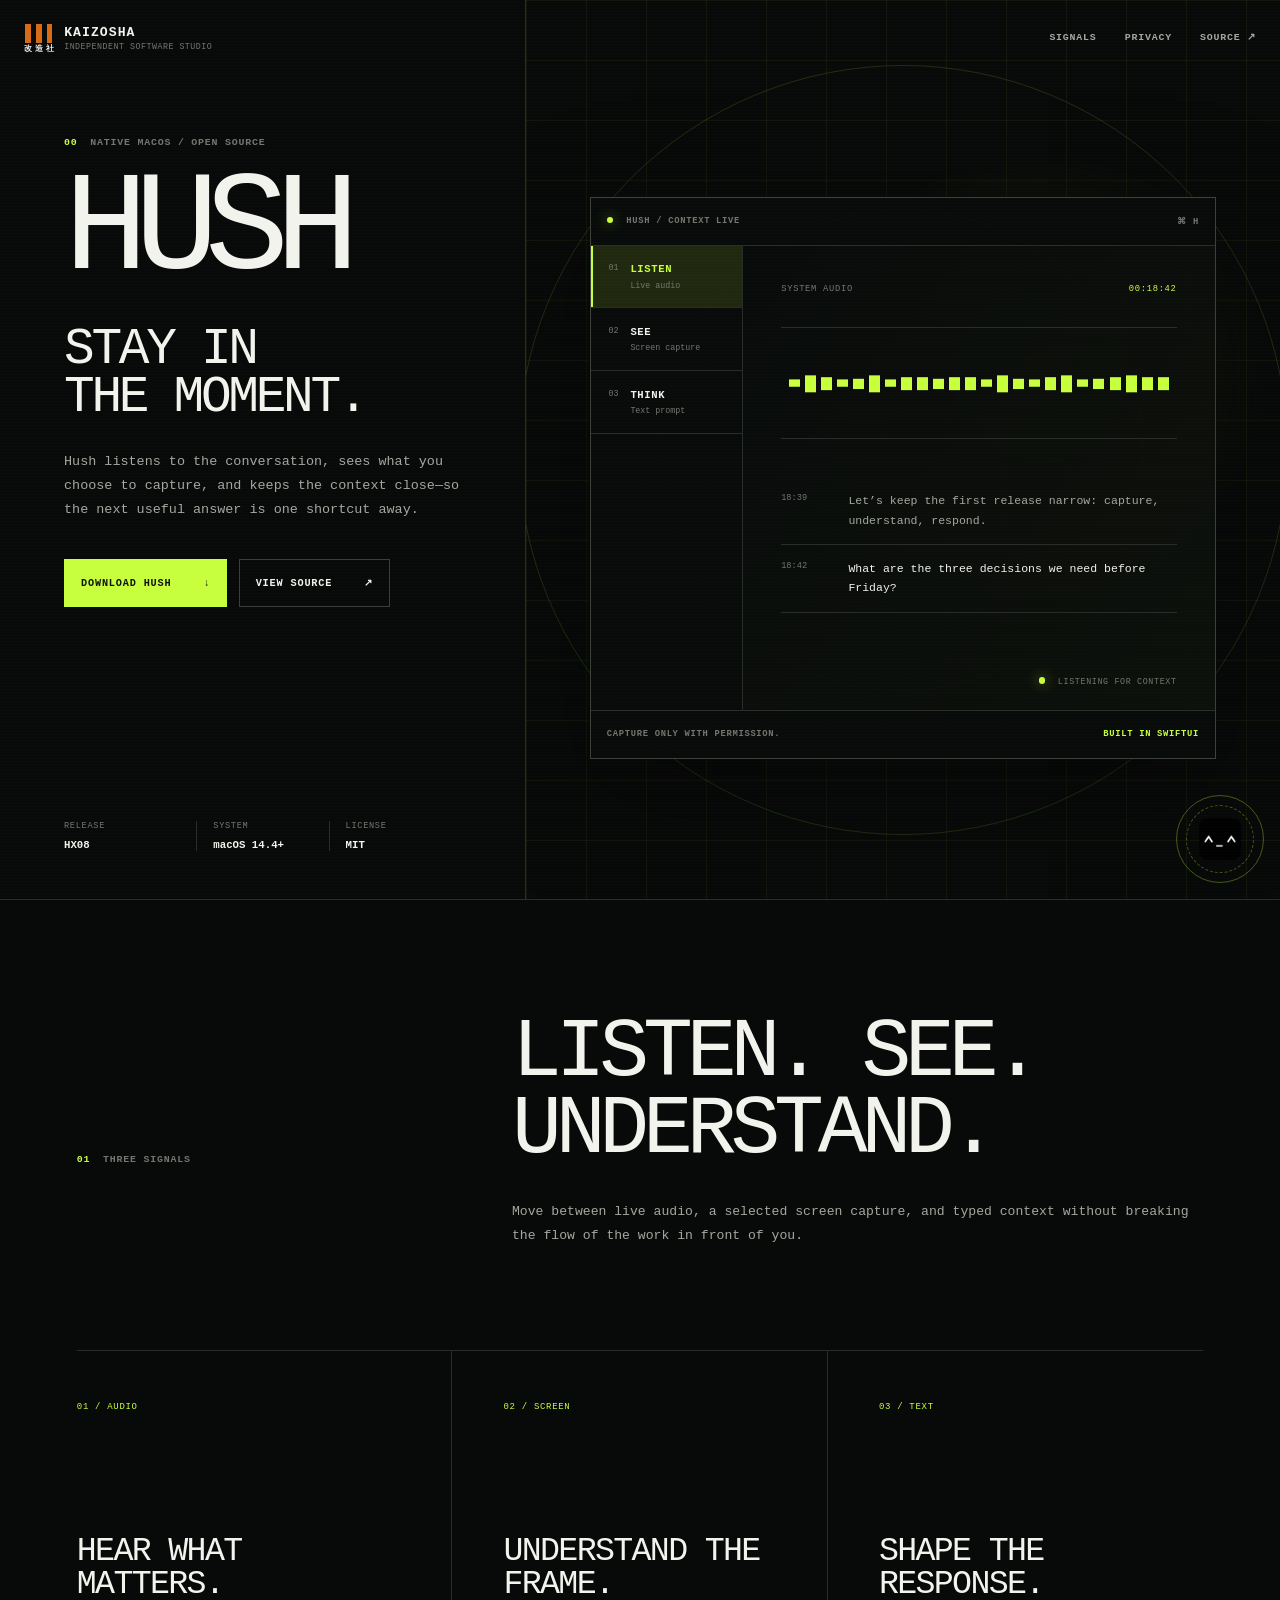
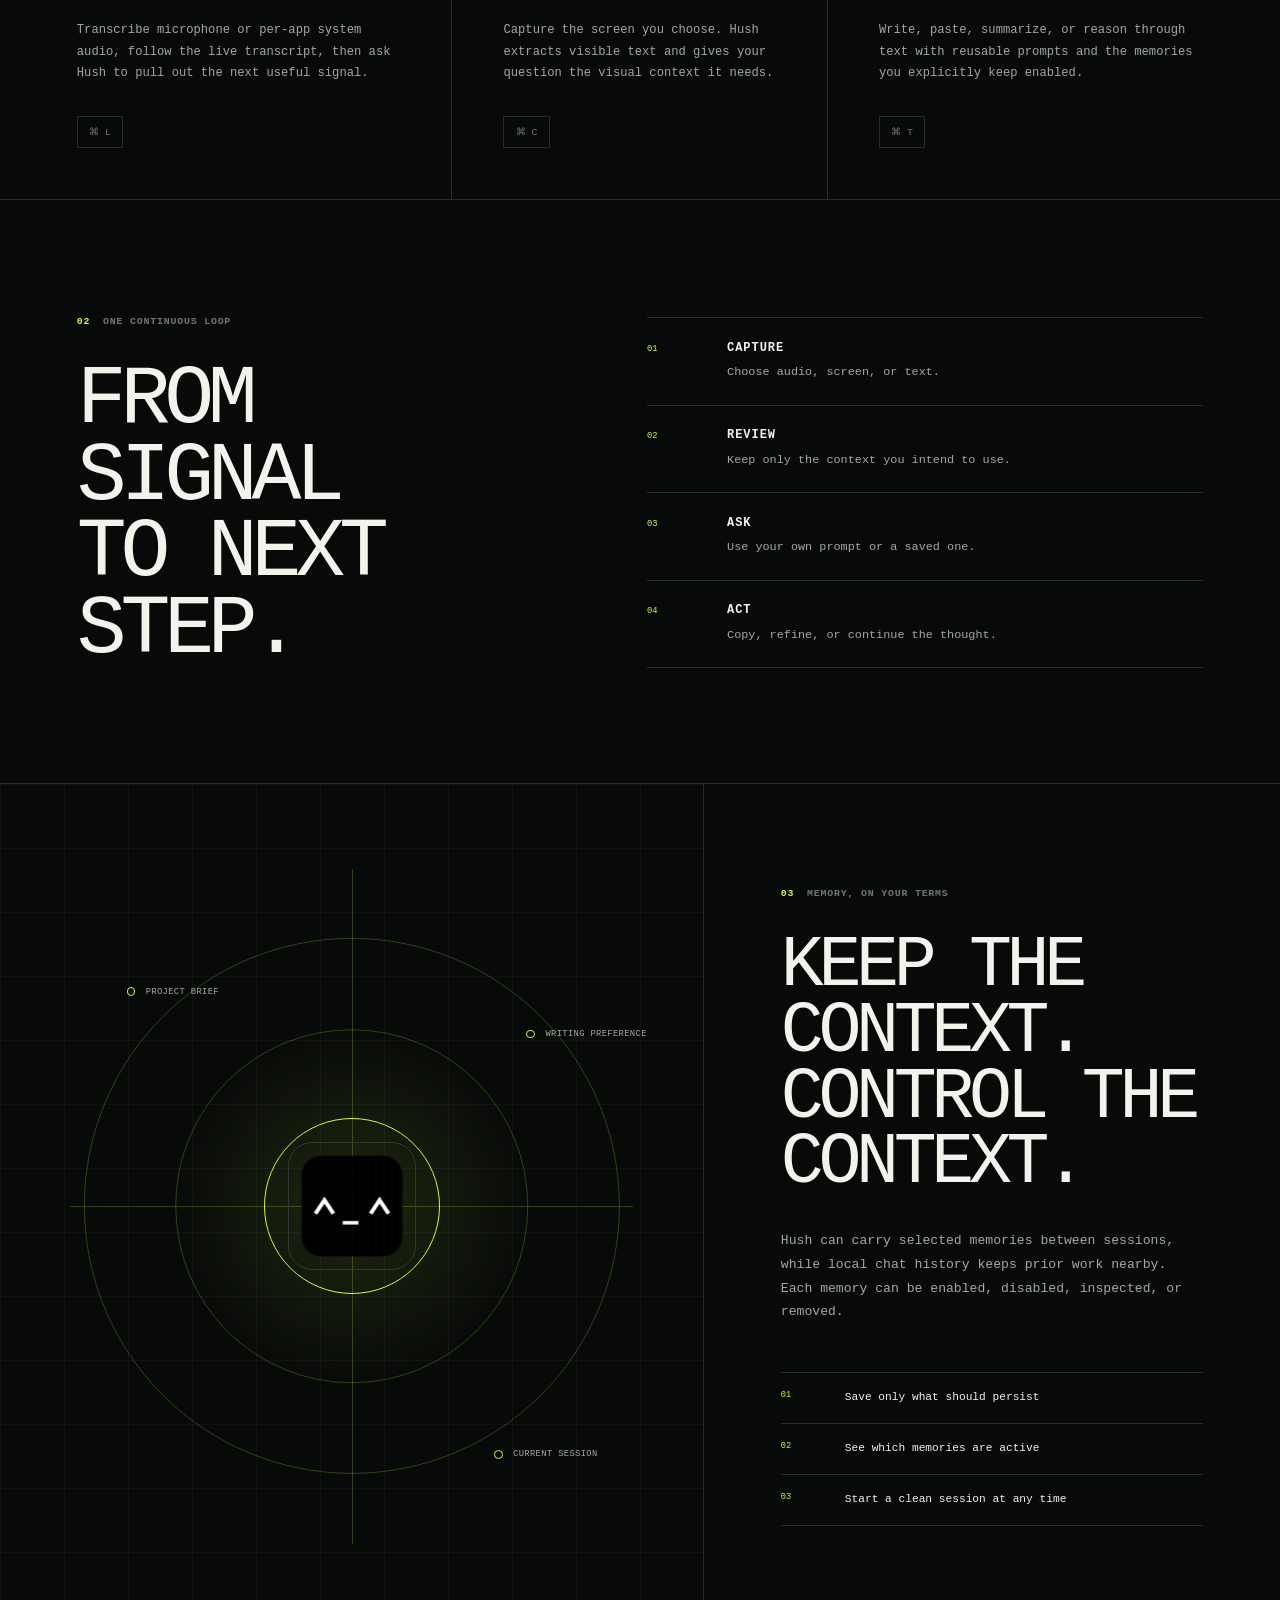
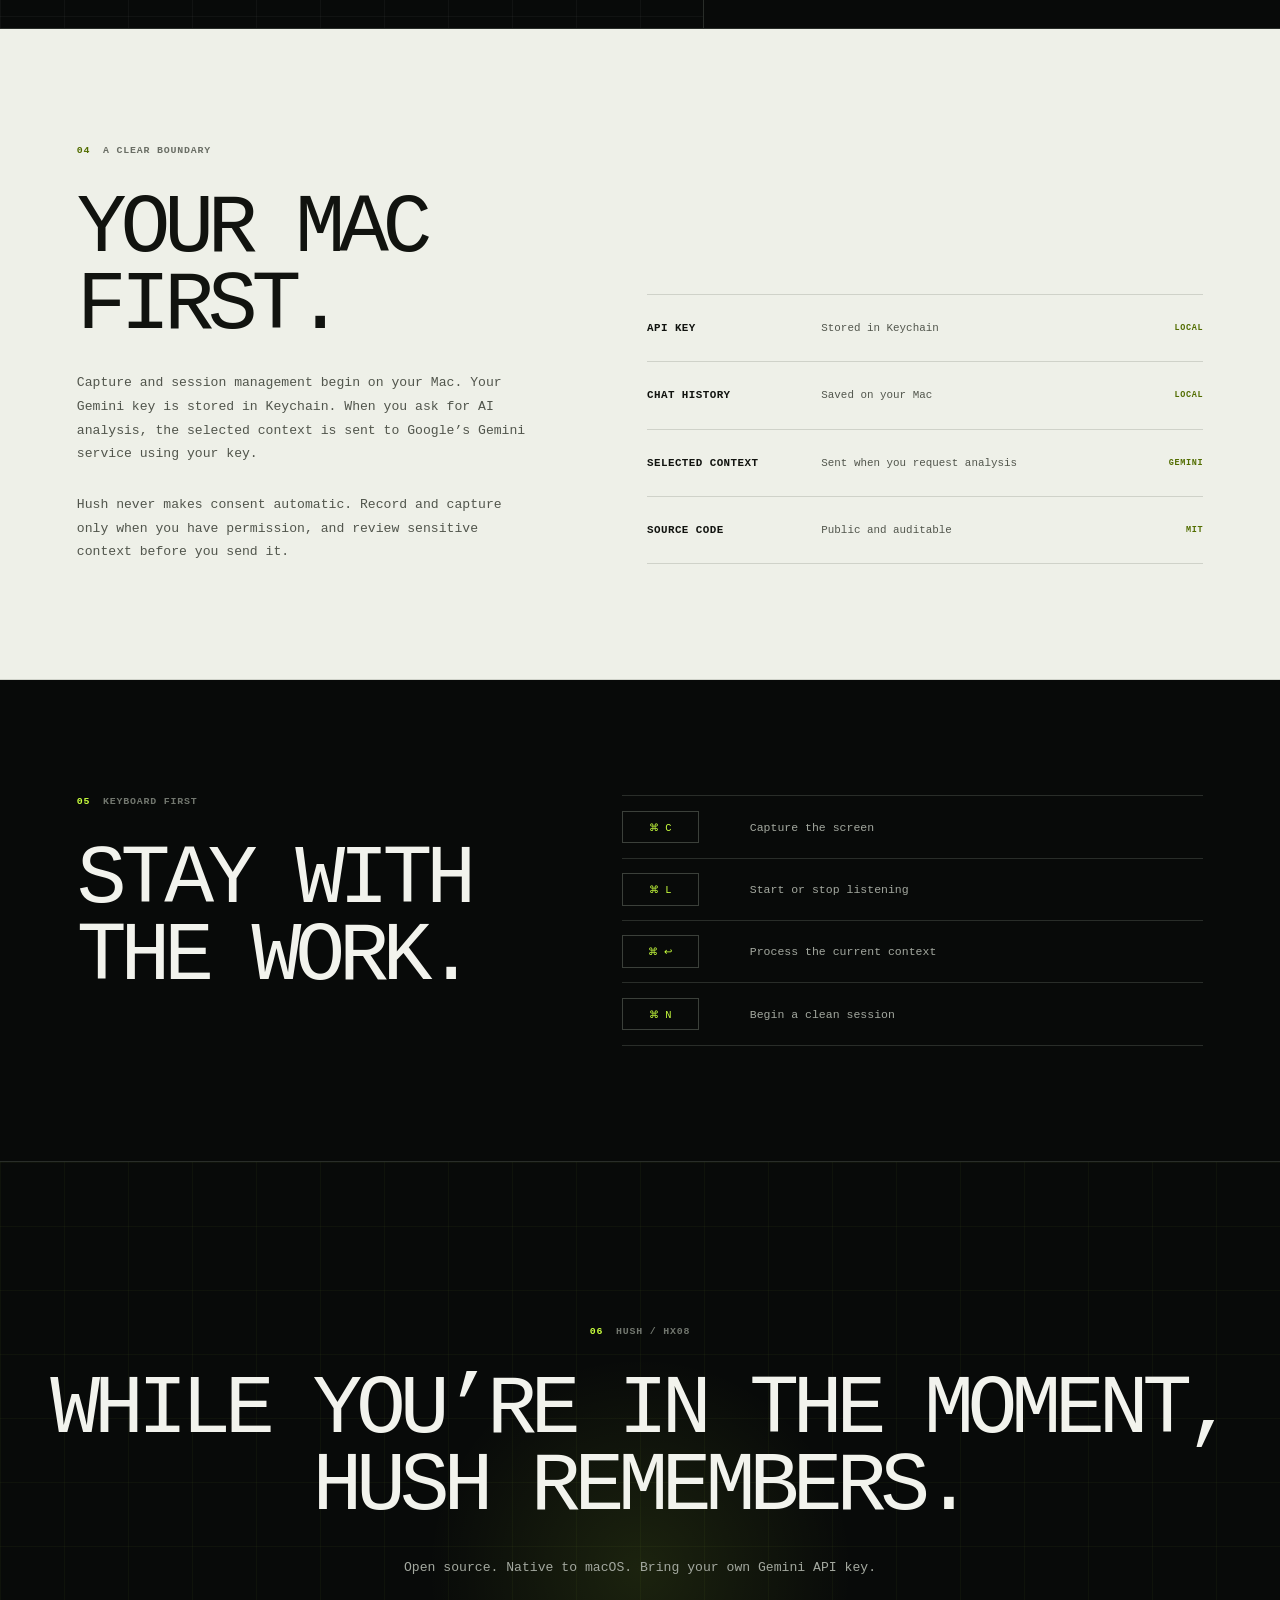
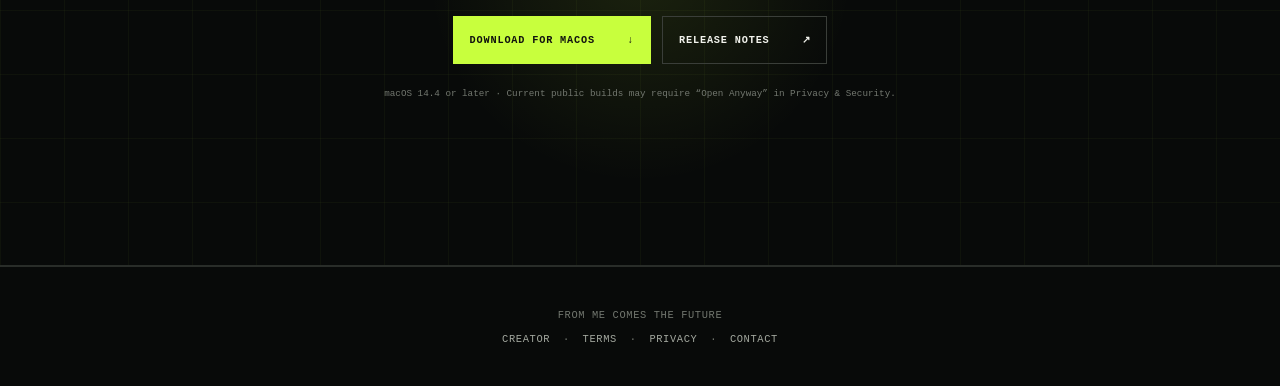
==== hush/index.html @ aa11c2c3 "Build Hush product site" ====
<!DOCTYPE html>
<html lang="en">
<head>
    <meta charset="UTF-8">
    <meta name="viewport" content="width=device-width, initial-scale=1.0">
    <meta name="color-scheme" content="dark">
    <meta name="theme-color" content="#080a09">
    <title>Hush — Stay in the Moment</title>
    <meta name="description" content="Hush is an open-source native macOS companion for live transcription, screen understanding, and AI-assisted text work.">
    <meta name="author" content="Kaizō Konpaku">
    <meta name="creator" content="Kaizō Konpaku">
    <meta name="publisher" content="Kaizōsha">
    <meta name="robots" content="index, follow, max-image-preview:large">
    <link rel="icon" type="image/png" sizes="1024x1024" href="/assets/media/hush/hush-icon.png">
    <link rel="apple-touch-icon" href="/assets/media/hush/hush-icon.png">
    <link rel="manifest" href="/site.webmanifest">
    <link rel="canonical" href="https://kaizosha.org/hush/">
    <link rel="author" href="https://kaizosha.org/creator.html">
    <link rel="sitemap" type="application/xml" title="Sitemap" href="/sitemap.xml">
    <meta property="og:title" content="Hush — Stay in the Moment">
    <meta property="og:description" content="A native macOS companion that listens, sees, and remembers while you work.">
    <meta property="og:type" content="website">
    <meta property="og:url" content="https://kaizosha.org/hush/">
    <meta property="og:site_name" content="Kaizōsha">
    <meta property="og:locale" content="en_US">
    <meta property="og:image" content="https://kaizosha.org/assets/media/hush/hush-og.png">
    <meta property="og:image:width" content="1734">
    <meta property="og:image:height" content="907">
    <meta property="og:image:type" content="image/png">
    <meta property="og:image:alt" content="Hush — Stay in the moment">
    <meta name="twitter:card" content="summary_large_image">
    <meta name="twitter:title" content="Hush — Stay in the Moment">
    <meta name="twitter:description" content="A native macOS companion that listens, sees, and remembers while you work.">
    <meta name="twitter:image" content="https://kaizosha.org/assets/media/hush/hush-og.png">
    <meta name="twitter:image:alt" content="Hush — Stay in the moment">
    <meta name="twitter:site" content="@KaizoshaX">
    <script type="application/ld+json">
    {
        "@context": "https://schema.org",
        "@type": "SoftwareApplication",
        "name": "Hush",
        "description": "An open-source native macOS companion for live transcription, screen understanding, and AI-assisted text work.",
        "url": "https://kaizosha.org/hush/",
        "downloadUrl": "https://github.com/Kaizosha/Hush/releases/latest/download/Hush.zip",
        "codeRepository": "https://github.com/Kaizosha/Hush",
        "sameAs": "https://github.com/Kaizosha/Hush",
        "applicationCategory": "ProductivityApplication",
        "operatingSystem": "macOS 14.4 or later",
        "softwareVersion": "HX08",
        "isAccessibleForFree": true,
        "license": "https://opensource.org/license/mit",
        "author": {
            "@type": "Person",
            "@id": "https://kaizosha.org/creator.html#person",
            "name": "Kaizō Konpaku",
            "url": "https://kaizosha.org/creator.html"
        },
        "creator": { "@id": "https://kaizosha.org/creator.html#person" },
        "publisher": { "@id": "https://kaizosha.org/#organization" },
        "isPartOf": { "@id": "https://kaizosha.org/#website" },
        "dateModified": "2026-07-17"
    }
    </script>
    <link rel="stylesheet" href="/assets/styles/brand.css?v=20260716-brand">
    <link rel="stylesheet" href="/assets/styles/hush.css?v=20260717-1">
    <link rel="stylesheet" href="/assets/styles/site-system.css?v=20260717-2">
</head>
<body data-page-family="product" data-page="hush">
    <a class="skip-link" href="#main-content">Skip to content</a>
    <header class="site-header">
        <a class="site-brand brand-lockup brand-lockup--full" href="/" aria-label="Kaizōsha home">
            <span class="brand-lockup__mark" aria-hidden="true">
                <span class="brand-lockup__unit"><span class="brand-lockup__bar"></span><span class="brand-lockup__glyph">改</span></span>
                <span class="brand-lockup__unit"><span class="brand-lockup__bar"></span><span class="brand-lockup__glyph">造</span></span>
                <span class="brand-lockup__unit"><span class="brand-lockup__bar"></span><span class="brand-lockup__glyph">社</span></span>
            </span>
            <span class="brand-lockup__copy">
                <span class="brand-lockup__name">Kaizōsha</span>
                <span class="brand-lockup__descriptor">Independent Software Studio</span>
            </span>
        </a>
        <nav class="site-nav" aria-label="Hush navigation">
            <a href="#signals">Signals</a>
            <a href="#privacy">Privacy</a>
            <a href="https://github.com/Kaizosha/Hush" target="_blank" rel="noreferrer">Source <span aria-hidden="true">↗</span></a>
        </nav>
    </header>

    <main id="main-content">
        <section class="hero" aria-labelledby="hush-title">
            <div class="hero__copy">
                <p class="section-label"><span>00</span> Native macOS / Open source</p>
                <h1 id="hush-title">Hush</h1>
                <p class="hero__statement">Stay in<br>the moment.</p>
                <p class="hero__description">Hush listens to the conversation, sees what you choose to capture, and keeps the context close—so the next useful answer is one shortcut away.</p>
                <div class="hero__actions">
                    <a class="action-link action-link--primary" href="https://github.com/Kaizosha/Hush/releases/latest/download/Hush.zip"><span>Download Hush</span><span aria-hidden="true">↓</span></a>
                    <a class="action-link" href="https://github.com/Kaizosha/Hush" target="_blank" rel="noreferrer"><span>View source</span><span aria-hidden="true">↗</span></a>
                </div>
                <dl class="hero__facts">
                    <div><dt>Release</dt><dd>HX08</dd></div>
                    <div><dt>System</dt><dd>macOS 14.4+</dd></div>
                    <div><dt>License</dt><dd>MIT</dd></div>
                </dl>
            </div>

            <div class="hero__signal" aria-label="Interactive preview of Hush input modes">
                <div class="signal-frame">
                    <div class="signal-frame__header">
                        <span><i aria-hidden="true"></i> Hush / Context live</span>
                        <span>⌘ H</span>
                    </div>
                    <div class="signal-frame__body">
                        <div class="mode-rail" role="tablist" aria-label="Hush input modes">
                            <button class="mode-button is-active" type="button" role="tab" aria-selected="true" aria-controls="audio-panel" id="audio-tab" data-mode="audio">
                                <span>01</span><strong>Listen</strong><small>Live audio</small>
                            </button>
                            <button class="mode-button" type="button" role="tab" aria-selected="false" aria-controls="screen-panel" id="screen-tab" data-mode="screen" tabindex="-1">
                                <span>02</span><strong>See</strong><small>Screen capture</small>
                            </button>
                            <button class="mode-button" type="button" role="tab" aria-selected="false" aria-controls="text-panel" id="text-tab" data-mode="text" tabindex="-1">
                                <span>03</span><strong>Think</strong><small>Text prompt</small>
                            </button>
                        </div>
                        <div class="mode-stage">
                            <div class="mode-panel mode-panel--audio is-active" id="audio-panel" role="tabpanel" aria-labelledby="audio-tab" data-panel="audio">
                                <div class="panel-meta"><span>System audio</span><span>00:18:42</span></div>
                                <div class="waveform" aria-hidden="true">
                                    <i></i><i></i><i></i><i></i><i></i><i></i><i></i><i></i><i></i><i></i><i></i><i></i><i></i><i></i><i></i><i></i><i></i><i></i><i></i><i></i><i></i><i></i><i></i><i></i>
                                </div>
                                <div class="transcript-line"><span>18:39</span><p>Let’s keep the first release narrow: capture, understand, respond.</p></div>
                                <div class="transcript-line is-current"><span>18:42</span><p>What are the three decisions we need before Friday?</p></div>
                                <p class="listening-status"><i aria-hidden="true"></i> Listening for context</p>
                            </div>
                            <div class="mode-panel mode-panel--screen" id="screen-panel" role="tabpanel" aria-labelledby="screen-tab" data-panel="screen" hidden>
                                <div class="panel-meta"><span>Selected region</span><span>1440 × 900</span></div>
                                <div class="screen-scan" aria-hidden="true">
                                    <span class="screen-scan__nav"></span>
                                    <span class="screen-scan__line screen-scan__line--one"></span>
                                    <span class="screen-scan__line screen-scan__line--two"></span>
                                    <span class="screen-scan__line screen-scan__line--three"></span>
                                    <span class="screen-scan__target"></span>
                                </div>
                                <div class="analysis-result"><span>Observed</span><p>The release checklist has one unresolved dependency and two owners without dates.</p></div>
                                <p class="listening-status"><i aria-hidden="true"></i> Ready to analyze</p>
                            </div>
                            <div class="mode-panel mode-panel--text" id="text-panel" role="tabpanel" aria-labelledby="text-tab" data-panel="text" hidden>
                                <div class="panel-meta"><span>New thought</span><span>Gemini 2.5 Flash</span></div>
                                <p class="prompt-label">Prompt /</p>
                                <p class="prompt-copy">Turn this context into a clear plan with owners, dates, and open questions.</p>
                                <div class="answer-lines" aria-hidden="true"><i></i><i></i><i></i><i></i></div>
                                <div class="analysis-result"><span>Draft</span><p>A focused plan is ready. Review it before sharing.</p></div>
                                <p class="listening-status"><i aria-hidden="true"></i> Context remembered</p>
                            </div>
                        </div>
                    </div>
                    <div class="signal-frame__footer"><span>Capture only with permission.</span><span>Built in SwiftUI</span></div>
                </div>
                <div class="hero__icon-orbit" aria-hidden="true">
                    <span></span><span></span>
                    <img src="/assets/media/hush/hush-icon.png" width="1024" height="1024" alt="">
                </div>
            </div>
        </section>

        <section class="signals" id="signals" aria-labelledby="signals-heading">
            <header class="section-header">
                <p class="section-label"><span>01</span> Three signals</p>
                <h2 id="signals-heading">Listen. See.<br>Understand.</h2>
                <p>Move between live audio, a selected screen capture, and typed context without breaking the flow of the work in front of you.</p>
            </header>
            <div class="signal-list">
                <article>
                    <p class="signal-list__index">01 / Audio</p>
                    <h3>Hear what matters.</h3>
                    <p>Transcribe microphone or per-app system audio, follow the live transcript, then ask Hush to pull out the next useful signal.</p>
                    <span>⌘ L</span>
                </article>
                <article>
                    <p class="signal-list__index">02 / Screen</p>
                    <h3>Understand the frame.</h3>
                    <p>Capture the screen you choose. Hush extracts visible text and gives your question the visual context it needs.</p>
                    <span>⌘ C</span>
                </article>
                <article>
                    <p class="signal-list__index">03 / Text</p>
                    <h3>Shape the response.</h3>
                    <p>Write, paste, summarize, or reason through text with reusable prompts and the memories you explicitly keep enabled.</p>
                    <span>⌘ T</span>
                </article>
            </div>
        </section>

        <section class="flow" aria-labelledby="flow-heading">
            <div class="flow__intro">
                <p class="section-label"><span>02</span> One continuous loop</p>
                <h2 id="flow-heading">From signal<br>to next step.</h2>
            </div>
            <ol class="flow__steps">
                <li><span>01</span><div><h3>Capture</h3><p>Choose audio, screen, or text.</p></div></li>
                <li><span>02</span><div><h3>Review</h3><p>Keep only the context you intend to use.</p></div></li>
                <li><span>03</span><div><h3>Ask</h3><p>Use your own prompt or a saved one.</p></div></li>
                <li><span>04</span><div><h3>Act</h3><p>Copy, refine, or continue the thought.</p></div></li>
            </ol>
        </section>

        <section class="memory" aria-labelledby="memory-heading">
            <div class="memory__field" aria-hidden="true">
                <div class="memory__axis memory__axis--x"></div>
                <div class="memory__axis memory__axis--y"></div>
                <span class="memory__node memory__node--one"><i></i>Project brief</span>
                <span class="memory__node memory__node--two"><i></i>Writing preference</span>
                <span class="memory__node memory__node--three"><i></i>Current session</span>
                <span class="memory__pulse"></span>
                <img src="/assets/media/hush/hush-icon.png" width="1024" height="1024" alt="">
            </div>
            <div class="memory__copy">
                <p class="section-label"><span>03</span> Memory, on your terms</p>
                <h2 id="memory-heading">Keep the context.<br>Control the context.</h2>
                <p>Hush can carry selected memories between sessions, while local chat history keeps prior work nearby. Each memory can be enabled, disabled, inspected, or removed.</p>
                <ul>
                    <li><span>01</span> Save only what should persist</li>
                    <li><span>02</span> See which memories are active</li>
                    <li><span>03</span> Start a clean session at any time</li>
                </ul>
            </div>
        </section>

        <section class="privacy" id="privacy" aria-labelledby="privacy-heading">
            <div class="privacy__copy">
                <p class="section-label"><span>04</span> A clear boundary</p>
                <h2 id="privacy-heading">Your Mac first.</h2>
                <p>Capture and session management begin on your Mac. Your Gemini key is stored in Keychain. When you ask for AI analysis, the selected context is sent to Google’s Gemini service using your key.</p>
                <p>Hush never makes consent automatic. Record and capture only when you have permission, and review sensitive context before you send it.</p>
            </div>
            <dl class="privacy__ledger">
                <div><dt>API key</dt><dd>Stored in Keychain</dd><span>Local</span></div>
                <div><dt>Chat history</dt><dd>Saved on your Mac</dd><span>Local</span></div>
                <div><dt>Selected context</dt><dd>Sent when you request analysis</dd><span>Gemini</span></div>
                <div><dt>Source code</dt><dd>Public and auditable</dd><span>MIT</span></div>
            </dl>
        </section>

        <section class="shortcuts" aria-labelledby="shortcuts-heading">
            <div>
                <p class="section-label"><span>05</span> Keyboard first</p>
                <h2 id="shortcuts-heading">Stay with the work.</h2>
            </div>
            <div class="shortcut-list">
                <p><kbd>⌘ C</kbd><span>Capture the screen</span></p>
                <p><kbd>⌘ L</kbd><span>Start or stop listening</span></p>
                <p><kbd>⌘ ↩</kbd><span>Process the current context</span></p>
                <p><kbd>⌘ N</kbd><span>Begin a clean session</span></p>
            </div>
        </section>

        <section class="closing">
            <p class="section-label"><span>06</span> Hush / HX08</p>
            <h2>While you’re in the moment,<br>Hush remembers.</h2>
            <p>Open source. Native to macOS. Bring your own Gemini API key.</p>
            <div class="closing__actions">
                <a class="action-link action-link--primary" href="https://github.com/Kaizosha/Hush/releases/latest/download/Hush.zip"><span>Download for macOS</span><span aria-hidden="true">↓</span></a>
                <a class="action-link" href="https://github.com/Kaizosha/Hush/releases/latest" target="_blank" rel="noreferrer"><span>Release notes</span><span aria-hidden="true">↗</span></a>
            </div>
            <p class="closing__note">macOS 14.4 or later · Current public builds may require “Open Anyway” in Privacy &amp; Security.</p>
        </section>
    </main>

    <footer class="site-footer">
        <p class="site-footer__quote">FROM ME COMES THE FUTURE</p>
        <nav class="site-footer__links" aria-label="Site information">
            <a href="/creator.html" rel="author">creator</a><span aria-hidden="true">·</span>
            <a href="/terms.html">terms</a><span aria-hidden="true">·</span>
            <a href="/privacy.html">privacy</a><span aria-hidden="true">·</span>
            <a href="/contact.html">contact</a>
        </nav>
    </footer>
    <script src="/assets/scripts/hush-modes.js?v=20260717-1" defer></script>
</body>
</html>
---- assets/styles/brand.css ----
/*
 * Kaizosha brand lockups
 * Content: wordmark, icon, compact, full
 * Scale: add brand-lockup--display only for large icon presentations
 */

.brand-lockup {
  --brand-accent: var(--site-accent, var(--accent, #a84f00));
  --brand-text: var(--site-text, var(--text-bright, currentColor));
  --brand-muted: var(--site-faint, var(--text-dim, #6f6f6f));
  --brand-font: var(
    --mono-ui,
    "Courier New",
    Courier,
    "Liberation Mono",
    monospace
  );
  min-width: 0;
  display: inline-grid;
  grid-template-columns: auto minmax(0, 1fr);
  align-items: center;
  gap: 0.65rem;
  color: var(--brand-text);
  font-family: var(--brand-font);
  text-decoration: none;
}

.brand-lockup__mark {
  display: flex;
  flex: none;
  align-items: flex-start;
  gap: 0.18rem;
  color: var(--brand-accent);
  transition: color 180ms ease;
}

.brand-lockup__unit {
  display: flex;
  flex-direction: column;
  align-items: center;
}

.brand-lockup__bar {
  width: 0.34rem;
  height: 1.2rem;
  background: currentColor;
  transition: transform 180ms ease;
}

.brand-lockup__glyph {
  margin-top: 0.14rem;
  color: var(--brand-text);
  font-size: 0.5rem;
  font-weight: 600;
  line-height: 1;
}

.brand-lockup__copy {
  min-width: 0;
  display: flex;
  flex-direction: column;
  gap: 0.22rem;
}

.brand-lockup__name {
  overflow: hidden;
  color: var(--brand-text);
  font-size: 0.82rem;
  font-weight: 600;
  letter-spacing: 0.08em;
  line-height: 1;
  text-overflow: ellipsis;
  text-transform: uppercase;
  white-space: nowrap;
}

.brand-lockup__descriptor {
  overflow: hidden;
  color: var(--brand-muted);
  font-size: 0.52rem;
  font-weight: 400;
  letter-spacing: 0.06em;
  line-height: 1.15;
  text-overflow: ellipsis;
  text-transform: uppercase;
  white-space: nowrap;
}

.brand-lockup--icon,
.brand-lockup--wordmark {
  display: inline-flex;
  gap: 0;
}

.brand-lockup--compact .brand-lockup__descriptor {
  display: none;
}

.brand-lockup--display .brand-lockup__mark {
  gap: 15px;
}

.brand-lockup--display .brand-lockup__bar {
  width: 30px;
  height: 90px;
}

.brand-lockup--display .brand-lockup__glyph {
  margin-top: 5px;
  font-size: 24px;
}

a.brand-lockup:hover .brand-lockup__bar,
a.brand-lockup:focus-visible .brand-lockup__bar {
  transform: translateY(-0.14rem);
}

@media (max-width: 768px) {
  .brand-lockup--display .brand-lockup__mark {
    gap: 10px;
  }

  .brand-lockup--display .brand-lockup__bar {
    width: 20px;
    height: 60px;
  }

  .brand-lockup--display .brand-lockup__glyph {
    margin-top: 4px;
    font-size: 16px;
  }
}

@media (max-width: 640px) {
  .site-brand.brand-lockup--full .brand-lockup__descriptor {
    display: none;
  }
}

@media (prefers-reduced-motion: reduce) {
  .brand-lockup__mark,
  .brand-lockup__bar {
    transition-duration: 1ms;
  }
}
---- assets/styles/hush.css ----
:root {
  --site-bg: #080a09;
  --site-text: #f2f3ed;
  --site-dim: #a3a89f;
  --site-faint: #72776f;
  --site-rule: #292d29;
  --site-accent: #d76b16;
  --hush-signal: #c8ff3d;
  --hush-signal-soft: rgba(200, 255, 61, 0.12);
  --hush-panel: #0d100e;
  --hush-light: #eef0e8;
  --hush-ink: #11130f;
  --mono: "IBM Plex Mono", "JetBrains Mono", ui-monospace, SFMono-Regular,
    Menlo, Monaco, Consolas, "Liberation Mono", "Courier New", monospace;
  --mono-ui: "JetBrains Mono", "IBM Plex Mono", ui-monospace, SFMono-Regular,
    Menlo, Monaco, Consolas, "Liberation Mono", "Courier New", monospace;
}

* {
  box-sizing: border-box;
  margin: 0;
  padding: 0;
}

html {
  scroll-behavior: smooth;
  scrollbar-width: none;
  -webkit-tap-highlight-color: transparent;
}

html::-webkit-scrollbar { display: none; }

body {
  min-height: 100vh;
  background: var(--site-bg);
  color: var(--site-text);
  font-family: var(--mono);
  -webkit-font-smoothing: antialiased;
  text-rendering: optimizeLegibility;
}

body::after {
  position: fixed;
  z-index: 80;
  inset: 0;
  pointer-events: none;
  background: repeating-linear-gradient(
    0deg,
    rgba(255, 255, 255, 0.012) 0,
    rgba(255, 255, 255, 0.012) 1px,
    transparent 1px,
    transparent 3px
  );
  content: "";
}

a { color: inherit; }
button, a { font: inherit; }
button { color: inherit; }

[hidden] { display: none !important; }

.skip-link {
  position: fixed;
  z-index: 100;
  top: 0.75rem;
  left: 0.75rem;
  padding: 0.65rem 0.8rem;
  background: var(--hush-signal);
  color: var(--hush-ink);
  font-size: 0.7rem;
  font-weight: 700;
  text-decoration: none;
  text-transform: uppercase;
  transform: translateY(-200%);
}

.skip-link:focus { transform: translateY(0); }

.site-header {
  position: absolute;
  z-index: 20;
  top: 0;
  left: 0;
  width: 100%;
  display: flex;
  justify-content: space-between;
}

.site-nav {
  display: flex;
  align-items: center;
  gap: clamp(0.8rem, 2.2vw, 2.2rem);
}

.site-nav a {
  padding: 0.2rem 0;
  color: var(--site-dim);
  font-family: var(--mono-ui);
  font-size: 0.62rem;
  font-weight: 600;
  letter-spacing: 0.08em;
  text-decoration: none;
  text-transform: uppercase;
  transition: color 150ms ease;
}

.site-nav a:hover,
.site-nav a:focus-visible { color: var(--hush-signal); }

.section-label {
  display: flex;
  align-items: center;
  gap: 0.8rem;
  color: var(--site-faint);
  font-family: var(--mono-ui);
  font-size: 0.62rem;
  font-weight: 600;
  letter-spacing: 0.08em;
  line-height: 1.5;
  text-transform: uppercase;
}

.section-label span { color: var(--hush-signal); }

.hero {
  min-height: max(52rem, 100svh);
  display: grid;
  grid-template-columns: minmax(22rem, 0.82fr) minmax(34rem, 1.18fr);
  border-bottom: 1px solid var(--site-rule);
}

.hero__copy {
  display: flex;
  min-width: 0;
  flex-direction: column;
  justify-content: center;
  padding: 8.5rem clamp(2rem, 5vw, 6rem) 3rem;
}

.hero h1 {
  margin-top: 1.6rem;
  font-size: clamp(6rem, 11vw, 11rem);
  font-weight: 500;
  letter-spacing: -0.1em;
  line-height: 0.78;
  text-transform: uppercase;
}

.hero__statement {
  margin-top: 2.4rem;
  font-size: clamp(2rem, 4vw, 4.1rem);
  font-weight: 500;
  letter-spacing: -0.065em;
  line-height: 0.95;
  text-transform: uppercase;
}

.hero__description {
  max-width: 42rem;
  margin-top: 1.75rem;
  color: var(--site-dim);
  font-size: clamp(0.8rem, 1.05vw, 0.95rem);
  line-height: 1.8;
}

.hero__actions,
.closing__actions {
  display: flex;
  flex-wrap: wrap;
  gap: 0.7rem;
  margin-top: 2.25rem;
}

.action-link {
  min-height: 3rem;
  display: inline-flex;
  align-items: center;
  justify-content: space-between;
  gap: 2rem;
  padding: 0.9rem 1rem;
  border: 1px solid #3a3e39;
  color: var(--site-text);
  font-family: var(--mono-ui);
  font-size: 0.64rem;
  font-weight: 700;
  letter-spacing: 0.08em;
  text-decoration: none;
  text-transform: uppercase;
  transition: background 150ms ease, border-color 150ms ease, color 150ms ease;
}

.action-link:hover,
.action-link:focus-visible {
  border-color: var(--hush-signal);
  color: var(--hush-signal);
}

.action-link--primary {
  border-color: var(--hush-signal);
  background: var(--hush-signal);
  color: var(--hush-ink);
}

.action-link--primary:hover,
.action-link--primary:focus-visible {
  background: transparent;
  color: var(--hush-signal);
}

.hero__facts {
  display: grid;
  grid-template-columns: repeat(3, minmax(0, 1fr));
  margin-top: auto;
  padding-top: 3rem;
}

.hero__facts div {
  min-width: 0;
  padding: 0 1rem;
  border-left: 1px solid var(--site-rule);
}

.hero__facts div:first-child {
  padding-left: 0;
  border-left: 0;
}

.hero__facts dt {
  color: var(--site-faint);
  font-size: 0.54rem;
  letter-spacing: 0.08em;
  text-transform: uppercase;
}

.hero__facts dd {
  margin-top: 0.5rem;
  font-size: 0.67rem;
  font-weight: 600;
}

.hero__signal {
  position: relative;
  min-width: 0;
  display: grid;
  overflow: hidden;
  place-items: center;
  padding: 7.5rem clamp(1.25rem, 5vw, 5.5rem) 4rem;
  border-left: 1px solid var(--site-rule);
  background:
    linear-gradient(rgba(200, 255, 61, 0.05) 1px, transparent 1px),
    linear-gradient(90deg, rgba(200, 255, 61, 0.05) 1px, transparent 1px),
    radial-gradient(circle at 68% 42%, rgba(200, 255, 61, 0.1), transparent 31%);
  background-size: 3.75rem 3.75rem, 3.75rem 3.75rem, auto;
}

.hero__signal::before,
.hero__signal::after {
  position: absolute;
  border: 1px solid rgba(200, 255, 61, 0.14);
  border-radius: 50%;
  content: "";
  pointer-events: none;
}

.hero__signal::before {
  width: min(70vw, 48rem);
  aspect-ratio: 1;
}

.hero__signal::after {
  width: min(46vw, 30rem);
  aspect-ratio: 1;
}

.signal-frame {
  position: relative;
  z-index: 3;
  width: min(100%, 58rem);
  border: 1px solid #3a4138;
  background: rgba(9, 11, 10, 0.94);
  box-shadow: 0 2rem 7rem rgba(0, 0, 0, 0.42);
}

.signal-frame__header,
.signal-frame__footer {
  min-height: 3rem;
  display: flex;
  align-items: center;
  justify-content: space-between;
  gap: 1rem;
  padding: 0.8rem 1rem;
  color: var(--site-faint);
  font-size: 0.55rem;
  font-weight: 600;
  letter-spacing: 0.08em;
  text-transform: uppercase;
}

.signal-frame__header { border-bottom: 1px solid var(--site-rule); }
.signal-frame__footer { border-top: 1px solid var(--site-rule); }
.signal-frame__footer span:last-child { color: var(--hush-signal); }

.signal-frame__header i,
.listening-status i {
  width: 0.4rem;
  height: 0.4rem;
  display: inline-block;
  margin-right: 0.45rem;
  border-radius: 50%;
  background: var(--hush-signal);
  box-shadow: 0 0 0.8rem rgba(200, 255, 61, 0.65);
}

.signal-frame__body {
  min-height: 29rem;
  display: grid;
  grid-template-columns: 9.5rem minmax(0, 1fr);
}

.mode-rail {
  border-right: 1px solid var(--site-rule);
}

.mode-button {
  position: relative;
  width: 100%;
  min-height: 7rem;
  display: grid;
  grid-template-columns: auto 1fr;
  gap: 0.35rem 0.75rem;
  padding: 1.1rem;
  border: 0;
  border-bottom: 1px solid var(--site-rule);
  background: transparent;
  cursor: pointer;
  text-align: left;
}

.mode-button::after {
  position: absolute;
  top: 0;
  left: 0;
  width: 2px;
  height: 100%;
  background: var(--hush-signal);
  content: "";
  opacity: 0;
}

.mode-button:hover { background: rgba(255, 255, 255, 0.02); }
.mode-button.is-active { background: var(--hush-signal-soft); }
.mode-button.is-active::after { opacity: 1; }
.mode-button > span {
  grid-row: 1 / 3;
  color: var(--site-faint);
  font-size: 0.52rem;
}
.mode-button strong {
  align-self: end;
  font-size: 0.66rem;
  letter-spacing: 0.06em;
  text-transform: uppercase;
}
.mode-button small {
  color: var(--site-faint);
  font-size: 0.52rem;
}
.mode-button.is-active strong { color: var(--hush-signal); }

.mode-stage {
  position: relative;
  min-width: 0;
  overflow: hidden;
}

.mode-stage::before {
  position: absolute;
  z-index: 0;
  inset: 0;
  background: linear-gradient(130deg, transparent, rgba(200, 255, 61, 0.025));
  content: "";
}

.mode-panel {
  position: relative;
  z-index: 1;
  min-height: 29rem;
  padding: clamp(1.25rem, 3vw, 2.5rem);
}

.panel-meta {
  display: flex;
  justify-content: space-between;
  gap: 1rem;
  color: var(--site-faint);
  font-size: 0.55rem;
  letter-spacing: 0.08em;
  text-transform: uppercase;
}

.panel-meta span:last-child { color: var(--hush-signal); }

.waveform {
  height: 7rem;
  display: flex;
  align-items: center;
  gap: clamp(0.16rem, 0.4vw, 0.34rem);
  margin: 2.1rem 0 2.4rem;
  padding: 0 0.5rem;
  border-top: 1px solid var(--site-rule);
  border-bottom: 1px solid var(--site-rule);
}

.waveform i {
  width: 2px;
  height: 74%;
  flex: 1;
  background: var(--hush-signal);
  transform: scaleY(0.16);
  animation: hush-wave 1.2s ease-in-out infinite alternate;
}

.waveform i:nth-child(3n + 1) { height: 42%; animation-delay: -0.8s; }
.waveform i:nth-child(4n + 2) { height: 96%; animation-delay: -0.35s; }
.waveform i:nth-child(5n) { height: 58%; animation-delay: -1.1s; }

.transcript-line {
  display: grid;
  grid-template-columns: 3.2rem 1fr;
  gap: 1rem;
  padding: 0.85rem 0;
  border-bottom: 1px solid var(--site-rule);
}

.transcript-line span {
  color: var(--site-faint);
  font-size: 0.54rem;
  line-height: 1.7;
}

.transcript-line p {
  color: var(--site-dim);
  font-size: clamp(0.65rem, 0.9vw, 0.78rem);
  line-height: 1.7;
}

.transcript-line.is-current p { color: var(--site-text); }

.listening-status {
  position: absolute;
  right: clamp(1.25rem, 3vw, 2.5rem);
  bottom: 1.5rem;
  color: var(--site-faint);
  font-size: 0.52rem;
  letter-spacing: 0.08em;
  text-transform: uppercase;
}

.screen-scan {
  position: relative;
  height: 13rem;
  margin-top: 2rem;
  overflow: hidden;
  border: 1px solid var(--site-rule);
  background:
    linear-gradient(rgba(255, 255, 255, 0.035) 1px, transparent 1px),
    linear-gradient(90deg, rgba(255, 255, 255, 0.035) 1px, transparent 1px);
  background-size: 2rem 2rem;
}

.screen-scan::after {
  position: absolute;
  top: -10%;
  left: 0;
  width: 100%;
  height: 1px;
  background: var(--hush-signal);
  box-shadow: 0 0 1.1rem var(--hush-signal);
  content: "";
  animation: hush-scan 3.5s ease-in-out infinite;
}

.screen-scan__nav,
.screen-scan__line,
.screen-scan__target { position: absolute; display: block; }
.screen-scan__nav {
  top: 1rem;
  left: 1rem;
  width: 28%;
  height: calc(100% - 2rem);
  border-right: 1px solid var(--site-rule);
}
.screen-scan__line {
  left: 35%;
  height: 0.35rem;
  background: #3a3e39;
}
.screen-scan__line--one { top: 2.3rem; width: 54%; }
.screen-scan__line--two { top: 4.3rem; width: 42%; }
.screen-scan__line--three { top: 6.3rem; width: 48%; }
.screen-scan__target {
  right: 11%;
  bottom: 1.2rem;
  width: 32%;
  height: 3.2rem;
  border: 1px solid var(--hush-signal);
  background: var(--hush-signal-soft);
}

.analysis-result {
  display: grid;
  grid-template-columns: 5.5rem 1fr;
  gap: 1rem;
  margin-top: 1.5rem;
  padding-top: 1.1rem;
  border-top: 1px solid var(--site-rule);
}

.analysis-result span,
.prompt-label {
  color: var(--hush-signal);
  font-size: 0.54rem;
  letter-spacing: 0.08em;
  text-transform: uppercase;
}

.analysis-result p {
  color: var(--site-dim);
  font-size: 0.72rem;
  line-height: 1.7;
}

.prompt-label { margin-top: 3rem; }
.prompt-copy {
  max-width: 32rem;
  margin-top: 0.75rem;
  font-size: clamp(0.9rem, 1.6vw, 1.35rem);
  letter-spacing: -0.025em;
  line-height: 1.5;
}
.answer-lines { margin-top: 2rem; }
.answer-lines i {
  width: 90%;
  height: 0.35rem;
  display: block;
  margin-top: 0.75rem;
  background: #333831;
}
.answer-lines i:nth-child(2) { width: 74%; }
.answer-lines i:nth-child(3) { width: 82%; }
.answer-lines i:nth-child(4) { width: 48%; }

.hero__icon-orbit {
  position: absolute;
  z-index: 4;
  right: 1rem;
  bottom: 1rem;
  width: 5.5rem;
  aspect-ratio: 1;
}

.hero__icon-orbit img {
  position: absolute;
  inset: 1.15rem;
  width: calc(100% - 2.3rem);
  height: calc(100% - 2.3rem);
  border-radius: 0.6rem;
}

.hero__icon-orbit span {
  position: absolute;
  inset: 0;
  border: 1px solid rgba(200, 255, 61, 0.32);
  border-radius: 50%;
  animation: hush-orbit 8s linear infinite;
}

.hero__icon-orbit span:nth-child(2) {
  inset: 0.6rem;
  border-style: dashed;
  animation-direction: reverse;
  animation-duration: 12s;
}

.signals,
.flow,
.memory,
.privacy,
.shortcuts,
.closing {
  border-bottom: 1px solid var(--site-rule);
}

.signals { padding: clamp(5rem, 9vw, 9rem) clamp(1.25rem, 6vw, 7rem) 0; }

.section-header {
  display: grid;
  grid-template-columns: minmax(10rem, 0.5fr) minmax(20rem, 1fr);
  align-items: end;
  gap: 2rem clamp(3rem, 7vw, 8rem);
}

.section-header h2,
.flow h2,
.memory h2,
.privacy h2,
.shortcuts h2,
.closing h2 {
  font-size: clamp(3rem, 6.5vw, 6.8rem);
  font-weight: 500;
  letter-spacing: -0.075em;
  line-height: 0.92;
  text-transform: uppercase;
}

.section-header > p:last-child {
  grid-column: 2;
  max-width: 46rem;
  color: var(--site-dim);
  font-size: 0.82rem;
  line-height: 1.8;
}

.signal-list {
  display: grid;
  grid-template-columns: repeat(3, 1fr);
  margin-top: clamp(4rem, 8vw, 8rem);
  border-top: 1px solid var(--site-rule);
}

.signal-list article {
  min-height: 28rem;
  display: flex;
  flex-direction: column;
  padding: clamp(2rem, 4vw, 4rem);
  border-right: 1px solid var(--site-rule);
}

.signal-list article:first-child { margin-left: calc(clamp(1.25rem, 6vw, 7rem) * -1); padding-left: clamp(1.25rem, 6vw, 7rem); }
.signal-list article:last-child { margin-right: calc(clamp(1.25rem, 6vw, 7rem) * -1); padding-right: clamp(1.25rem, 6vw, 7rem); border-right: 0; }
.signal-list__index { color: var(--hush-signal); font-size: 0.56rem; letter-spacing: 0.08em; text-transform: uppercase; }
.signal-list h3 {
  margin-top: auto;
  font-size: clamp(1.5rem, 2.6vw, 2.8rem);
  font-weight: 500;
  letter-spacing: -0.05em;
  line-height: 1;
  text-transform: uppercase;
}
.signal-list article > p:nth-of-type(2) {
  max-width: 28rem;
  margin-top: 1.2rem;
  color: var(--site-dim);
  font-size: 0.76rem;
  line-height: 1.75;
}
.signal-list article > span {
  align-self: flex-start;
  margin-top: 2rem;
  padding: 0.55rem 0.7rem;
  border: 1px solid var(--site-rule);
  color: var(--site-faint);
  font-size: 0.62rem;
}

.flow {
  display: grid;
  grid-template-columns: minmax(20rem, 0.9fr) minmax(28rem, 1.1fr);
  gap: clamp(3rem, 9vw, 10rem);
  padding: clamp(5rem, 9vw, 9rem) clamp(1.25rem, 6vw, 7rem);
}

.flow__intro h2 { margin-top: 2rem; }
.flow__steps { align-self: end; border-top: 1px solid var(--site-rule); list-style: none; }
.flow__steps li {
  display: grid;
  grid-template-columns: 4rem 1fr;
  gap: 1rem;
  padding: 1.4rem 0;
  border-bottom: 1px solid var(--site-rule);
}
.flow__steps li > span { color: var(--hush-signal); font-size: 0.55rem; padding-top: 0.2rem; }
.flow__steps h3 { font-size: 0.75rem; font-weight: 700; letter-spacing: 0.08em; text-transform: uppercase; }
.flow__steps p { margin-top: 0.55rem; color: var(--site-dim); font-size: 0.74rem; line-height: 1.6; }

.memory {
  min-height: 47rem;
  display: grid;
  grid-template-columns: minmax(28rem, 1.1fr) minmax(22rem, 0.9fr);
}

.memory__field {
  position: relative;
  min-height: 47rem;
  overflow: hidden;
  border-right: 1px solid var(--site-rule);
  background:
    radial-gradient(circle at center, rgba(200, 255, 61, 0.12), transparent 33%),
    linear-gradient(rgba(255, 255, 255, 0.035) 1px, transparent 1px),
    linear-gradient(90deg, rgba(255, 255, 255, 0.035) 1px, transparent 1px);
  background-size: auto, 4rem 4rem, 4rem 4rem;
}

.memory__field::before,
.memory__field::after {
  position: absolute;
  top: 50%;
  left: 50%;
  border: 1px solid rgba(200, 255, 61, 0.22);
  border-radius: 50%;
  content: "";
  transform: translate(-50%, -50%);
}
.memory__field::before { width: 50%; aspect-ratio: 1; }
.memory__field::after { width: 76%; aspect-ratio: 1; }
.memory__field img {
  position: absolute;
  z-index: 3;
  top: 50%;
  left: 50%;
  width: clamp(5rem, 10vw, 8rem);
  height: auto;
  border: 1px solid #323831;
  border-radius: 1.5rem;
  transform: translate(-50%, -50%);
}
.memory__axis { position: absolute; z-index: 1; background: rgba(200, 255, 61, 0.22); }
.memory__axis--x { top: 50%; left: 10%; width: 80%; height: 1px; }
.memory__axis--y { top: 10%; left: 50%; width: 1px; height: 80%; }
.memory__node {
  position: absolute;
  z-index: 4;
  display: flex;
  align-items: center;
  gap: 0.65rem;
  color: var(--site-dim);
  font-size: 0.55rem;
  letter-spacing: 0.04em;
  text-transform: uppercase;
}
.memory__node i { width: 0.55rem; height: 0.55rem; border: 1px solid var(--hush-signal); border-radius: 50%; background: var(--site-bg); }
.memory__node--one { top: 24%; left: 18%; }
.memory__node--two { top: 29%; right: 8%; }
.memory__node--three { right: 15%; bottom: 20%; }
.memory__pulse {
  position: absolute;
  z-index: 2;
  top: 50%;
  left: 50%;
  width: 11rem;
  height: 11rem;
  border: 1px solid var(--hush-signal);
  border-radius: 50%;
  transform: translate(-50%, -50%);
  animation: hush-pulse 3s ease-out infinite;
}

.memory__copy {
  display: flex;
  flex-direction: column;
  justify-content: center;
  padding: clamp(4rem, 8vw, 8rem) clamp(1.25rem, 6vw, 7rem);
}
.memory__copy h2 { margin-top: 2rem; font-size: clamp(2.8rem, 5.6vw, 5.6rem); }
.memory__copy > p:nth-of-type(2) { margin-top: 2rem; color: var(--site-dim); font-size: 0.82rem; line-height: 1.8; }
.memory__copy ul { margin-top: 3rem; border-top: 1px solid var(--site-rule); list-style: none; }
.memory__copy li { display: grid; grid-template-columns: 3rem 1fr; gap: 1rem; padding: 1rem 0; border-bottom: 1px solid var(--site-rule); font-size: 0.7rem; line-height: 1.6; }
.memory__copy li span { color: var(--hush-signal); font-size: 0.54rem; }

.privacy {
  --site-text: var(--hush-ink);
  --site-dim: #51554c;
  --site-faint: #6a6e65;
  --site-rule: #cfd2c9;
  display: grid;
  grid-template-columns: minmax(22rem, 0.9fr) minmax(30rem, 1.1fr);
  gap: clamp(4rem, 9vw, 10rem);
  padding: clamp(5rem, 9vw, 9rem) clamp(1.25rem, 6vw, 7rem);
  background: var(--hush-light);
  color: var(--hush-ink);
}
.privacy .section-label span { color: #526d00; }
.privacy__copy h2 { margin-top: 2rem; }
.privacy__copy > p:not(.section-label) { max-width: 43rem; margin-top: 1.7rem; color: var(--site-dim); font-size: 0.82rem; line-height: 1.8; }
.privacy__ledger { align-self: end; border-top: 1px solid var(--site-rule); }
.privacy__ledger div {
  display: grid;
  grid-template-columns: minmax(7rem, 0.7fr) minmax(11rem, 1.3fr) 4.5rem;
  align-items: center;
  gap: 1rem;
  min-height: 4.2rem;
  border-bottom: 1px solid var(--site-rule);
}
.privacy__ledger dt { font-size: 0.68rem; font-weight: 700; letter-spacing: 0.04em; text-transform: uppercase; }
.privacy__ledger dd { color: var(--site-dim); font-size: 0.68rem; line-height: 1.5; }
.privacy__ledger span { color: #526d00; font-size: 0.53rem; font-weight: 700; letter-spacing: 0.08em; text-align: right; text-transform: uppercase; }

.shortcuts {
  display: grid;
  grid-template-columns: minmax(20rem, 0.85fr) minmax(28rem, 1.15fr);
  gap: clamp(3rem, 9vw, 10rem);
  padding: clamp(5rem, 9vw, 9rem) clamp(1.25rem, 6vw, 7rem);
}
.shortcuts h2 { margin-top: 2rem; }
.shortcut-list { align-self: end; border-top: 1px solid var(--site-rule); }
.shortcut-list p { display: grid; grid-template-columns: 7rem 1fr; align-items: center; gap: 1rem; padding: 0.9rem 0; border-bottom: 1px solid var(--site-rule); color: var(--site-dim); font-size: 0.72rem; }
.shortcut-list kbd { width: max-content; min-width: 4.8rem; padding: 0.55rem 0.7rem; border: 1px solid #3b403a; color: var(--hush-signal); font-family: inherit; font-size: 0.65rem; text-align: center; }

.closing {
  min-height: 44rem;
  display: flex;
  align-items: center;
  flex-direction: column;
  justify-content: center;
  padding: clamp(5rem, 10vw, 10rem) 1.25rem;
  background:
    radial-gradient(circle at 50% 58%, rgba(200, 255, 61, 0.1), transparent 28%),
    linear-gradient(rgba(200, 255, 61, 0.035) 1px, transparent 1px),
    linear-gradient(90deg, rgba(200, 255, 61, 0.035) 1px, transparent 1px);
  background-size: auto, 4rem 4rem, 4rem 4rem;
  text-align: center;
}
.closing h2 { max-width: 78rem; margin-top: 2rem; }
.closing > p:nth-of-type(2) { margin-top: 2rem; color: var(--site-dim); font-size: 0.82rem; line-height: 1.7; }
.closing__actions { justify-content: center; }
.closing__note { max-width: 48rem; margin-top: 1.4rem; color: var(--site-faint); font-size: 0.58rem; line-height: 1.7; }

@keyframes hush-wave {
  from { transform: scaleY(0.12); opacity: 0.45; }
  to { transform: scaleY(1); opacity: 1; }
}

@keyframes hush-scan {
  0%, 8% { top: -10%; opacity: 0; }
  20% { opacity: 1; }
  80% { opacity: 1; }
  92%, 100% { top: 110%; opacity: 0; }
}

@keyframes hush-orbit { to { transform: rotate(1turn); } }

@keyframes hush-pulse {
  from { opacity: 0.65; transform: translate(-50%, -50%) scale(0.65); }
  to { opacity: 0; transform: translate(-50%, -50%) scale(2.35); }
}

@media (max-width: 1100px) {
  .hero {
    grid-template-columns: 1fr;
  }

  .hero__copy {
    min-height: 46rem;
  }

  .hero__facts { margin-top: 4rem; }

  .hero__signal {
    min-height: 43rem;
    border-top: 1px solid var(--site-rule);
    border-left: 0;
  }

  .memory { grid-template-columns: 1fr 1fr; }
}

@media (max-width: 820px) {
  .section-header,
  .flow,
  .privacy,
  .shortcuts {
    grid-template-columns: 1fr;
  }

  .section-header > p:last-child { grid-column: 1; }

  .signal-list { grid-template-columns: 1fr; }
  .signal-list article {
    min-height: 22rem;
    margin-right: calc(clamp(1.25rem, 6vw, 7rem) * -1);
    margin-left: calc(clamp(1.25rem, 6vw, 7rem) * -1);
    padding-right: clamp(1.25rem, 6vw, 7rem);
    padding-left: clamp(1.25rem, 6vw, 7rem);
    border-right: 0;
    border-bottom: 1px solid var(--site-rule);
  }
  .signal-list article:first-child { margin-left: calc(clamp(1.25rem, 6vw, 7rem) * -1); }
  .signal-list article:last-child { margin-right: calc(clamp(1.25rem, 6vw, 7rem) * -1); border-bottom: 0; }

  .memory { grid-template-columns: 1fr; }
  .memory__field { min-height: 38rem; border-right: 0; border-bottom: 1px solid var(--site-rule); }
  .memory__copy { min-height: 38rem; }
}

@media (max-width: 640px) {
  .site-nav a:nth-child(-n + 2) { display: none; }

  .hero__copy {
    min-height: 43rem;
    padding: 7rem 1.25rem 3rem;
  }

  .hero h1 { font-size: clamp(5.2rem, 27vw, 7.5rem); }
  .hero__statement { font-size: clamp(2rem, 10.8vw, 3rem); }
  .hero__actions,
  .closing__actions { display: grid; grid-template-columns: 1fr; }
  .action-link { width: 100%; }
  .hero__facts { gap: 0; }
  .hero__facts div { padding: 0 0.65rem; }

  .hero__signal {
    min-height: 42rem;
    padding: 4rem 0.75rem;
    background-size: 2.75rem 2.75rem, 2.75rem 2.75rem, auto;
  }

  .signal-frame__body {
    min-height: 32rem;
    grid-template-columns: 1fr;
  }

  .mode-rail {
    display: grid;
    grid-template-columns: repeat(3, minmax(0, 1fr));
    border-right: 0;
    border-bottom: 1px solid var(--site-rule);
  }

  .mode-button {
    min-height: 5rem;
    grid-template-columns: 1fr;
    gap: 0.25rem;
    padding: 0.75rem 0.6rem;
    border-right: 1px solid var(--site-rule);
    border-bottom: 0;
  }

  .mode-button:last-child { border-right: 0; }
  .mode-button::after { top: auto; bottom: 0; width: 100%; height: 2px; }
  .mode-button > span { grid-row: auto; font-size: 0.48rem; }
  .mode-button strong { align-self: auto; font-size: 0.58rem; }
  .mode-button small { display: none; }

  .mode-panel { min-height: 27rem; padding: 1.25rem; }
  .waveform { margin: 1.5rem 0; }
  .transcript-line { grid-template-columns: 2.7rem 1fr; gap: 0.65rem; }
  .analysis-result { grid-template-columns: 1fr; gap: 0.6rem; }
  .listening-status { right: 1.25rem; bottom: 1rem; }
  .signal-frame__header,
  .signal-frame__footer { font-size: 0.48rem; }
  .signal-frame__footer span:first-child { max-width: 12rem; }
  .hero__icon-orbit { display: none; }

  .section-header h2,
  .flow h2,
  .memory h2,
  .privacy h2,
  .shortcuts h2,
  .closing h2 { font-size: clamp(2.65rem, 13.4vw, 4.2rem); }

  .signals { padding-top: 5rem; }
  .signal-list { margin-top: 3rem; }
  .signal-list article { min-height: 20rem; }

  .flow,
  .privacy,
  .shortcuts { gap: 3rem; padding-top: 5rem; padding-bottom: 5rem; }

  .flow__steps li { grid-template-columns: 3rem 1fr; }

  .memory__field { min-height: 30rem; }
  .memory__field::before { width: 64%; }
  .memory__field::after { width: 94%; }
  .memory__node--one { top: 18%; left: 7%; }
  .memory__node--two { top: 27%; right: 4%; }
  .memory__node--three { right: 7%; bottom: 12%; }
  .memory__copy { min-height: 35rem; padding-top: 5rem; padding-bottom: 5rem; }

  .privacy__ledger div {
    grid-template-columns: 1fr auto;
    gap: 0.5rem 1rem;
    padding: 0.85rem 0;
  }
  .privacy__ledger dd { grid-row: 2; }
  .privacy__ledger span { grid-row: 1 / 3; grid-column: 2; }

  .shortcut-list p { grid-template-columns: 6rem 1fr; }

  .closing { min-height: 40rem; background-size: auto, 3rem 3rem, 3rem 3rem; }
}

@media (prefers-reduced-motion: reduce) {
  html { scroll-behavior: auto; }
  .waveform i,
  .screen-scan::after,
  .hero__icon-orbit span,
  .memory__pulse { animation: none; }
  .waveform i { transform: scaleY(0.55); }
  .screen-scan::after { top: 50%; }
}
---- assets/styles/site-system.css ----
/*
 * Kaizosha site system
 * Loaded after page styles to keep shared shell and accessibility rules stable.
 * Product artwork and page-specific composition remain in their own files.
 */

:root {
  --ks-font-mono: var(
    --mono,
    "Courier New",
    Courier,
    "Liberation Mono",
    monospace
  );
  --ks-font-ui: var(--mono-ui, var(--ks-font-mono));
  --ks-shell-edge: clamp(1rem, 2.5vw, 1.5rem);
  --ks-section-edge: clamp(1.25rem, 6vw, 7rem);
  --ks-header-height: 4.5rem;
  --ks-reading-width: 76ch;
  --ks-control-height: 2.75rem;
  --ks-footer-height: 7.5rem;
  --ks-rule: var(--site-rule, var(--rule, #dedede));
  --ks-text: var(--site-text, var(--text-bright, #111));
  --ks-muted: var(--site-dim, var(--text-dim, #626262));
  --ks-faint: var(--site-faint, var(--text-faint, #6f6f6f));
  --ks-surface: var(--site-bg, var(--bg, #f7f7f7));
  --ks-focus: var(--page-signal, var(--site-accent, var(--accent, #a84f00)));
}

body[data-page="sekai"] { --page-signal: var(--sekai-signal); }
body[data-page="together"] { --page-signal: var(--together-signal); }
body[data-page="tlpinch"] { --page-signal: var(--pinch-signal); }
body[data-page="hush"] { --page-signal: var(--hush-signal); }

body[data-page-family] {
  min-width: 0;
  max-width: 100%;
  overflow-x: clip;
}

body[data-page-family] :where(main, section, article, header, footer, nav, div) {
  min-width: 0;
}

body[data-page-family] :where(img, picture, video, canvas, svg) {
  max-width: 100%;
}

body[data-page-family]:not([data-page-family="immersive"])
  :where(p, li) {
  overflow-wrap: break-word;
}

body[data-page-family]:not([data-page-family="immersive"])
  :where(h1, h2, h3) {
  overflow-wrap: normal;
  word-break: normal;
}

body[data-page-family]:not([data-page-family="immersive"])
  :where(a, button, [tabindex]):focus-visible {
  outline: 2px solid var(--ks-focus);
  outline-offset: 4px;
}

body[data-page-family="product"] .site-header {
  min-height: var(--ks-header-height);
  align-items: flex-start;
  gap: 1.5rem;
  padding: 1.5rem var(--ks-shell-edge) 1rem;
}

body[data-page-family="product"] .site-header .site-brand {
  flex: 0 1 auto;
}

body[data-page-family="product"] .site-nav {
  min-width: 0;
  justify-content: flex-end;
  padding-top: 0.25rem;
}

body[data-page-family="product"] .site-nav :where(a, span) {
  white-space: nowrap;
}

body[data-page-family="product"] :where(button, [role="button"]) {
  min-height: var(--ks-control-height);
}

body[data-page-family="product"] .site-footer,
body[data-page-family="identity"] .creator-footer {
  min-height: var(--ks-footer-height);
  display: grid;
  place-content: center;
  gap: 0.75rem;
  padding: 2rem var(--ks-shell-edge);
  border-top: 1px solid var(--ks-rule);
  color: var(--ks-muted);
  font-family: var(--ks-font-ui);
  font-size: 0.65rem;
  letter-spacing: 0.06em;
  text-align: center;
  text-transform: uppercase;
}

body[data-page-family="product"] .site-footer__quote,
body[data-page-family="identity"] .creator-footer > p {
  margin: 0;
  color: var(--ks-faint);
}

body[data-page-family="product"] .site-footer__links,
body[data-page-family="identity"] .creator-footer nav {
  display: flex;
  flex-wrap: wrap;
  align-items: center;
  justify-content: center;
  gap: 0.8rem;
}

body[data-page-family="product"] .site-footer__links a,
body[data-page-family="identity"] .creator-footer a {
  color: var(--ks-muted);
  text-decoration: none;
  transition: color 150ms ease;
}

body[data-page-family="product"] .site-footer__links a:hover,
body[data-page-family="product"] .site-footer__links a:focus-visible,
body[data-page-family="identity"] .creator-footer a:hover,
body[data-page-family="identity"] .creator-footer a:focus-visible {
  color: var(--ks-focus);
}

body[data-page-family="product"] .site-footer__links span,
body[data-page-family="identity"] .creator-footer nav span {
  color: var(--ks-faint);
}

body[data-page-family="document"] .main {
  width: 100%;
  max-width: var(--ks-reading-width);
}

body[data-page-family="document"] .section-num,
body[data-page-family="document"] .toc-num,
body[data-page-family="product"] :where(.section-label span, .eyebrow span) {
  font-variant-numeric: tabular-nums;
}

@media (max-width: 640px) {
  :root {
    --ks-header-height: 4rem;
    --ks-footer-height: 6.5rem;
  }

  body[data-page-family="product"] .site-header {
    align-items: center;
    padding: 1rem;
  }

  body[data-page-family="product"] .site-nav {
    padding-top: 0;
  }

  body[data-page-family="product"] .site-footer,
  body[data-page-family="identity"] .creator-footer {
    padding: 1.75rem 1rem;
  }
}

@media (prefers-reduced-motion: reduce) {
  body[data-page-family] *,
  body[data-page-family] *::before,
  body[data-page-family] *::after {
    scroll-behavior: auto !important;
  }
}
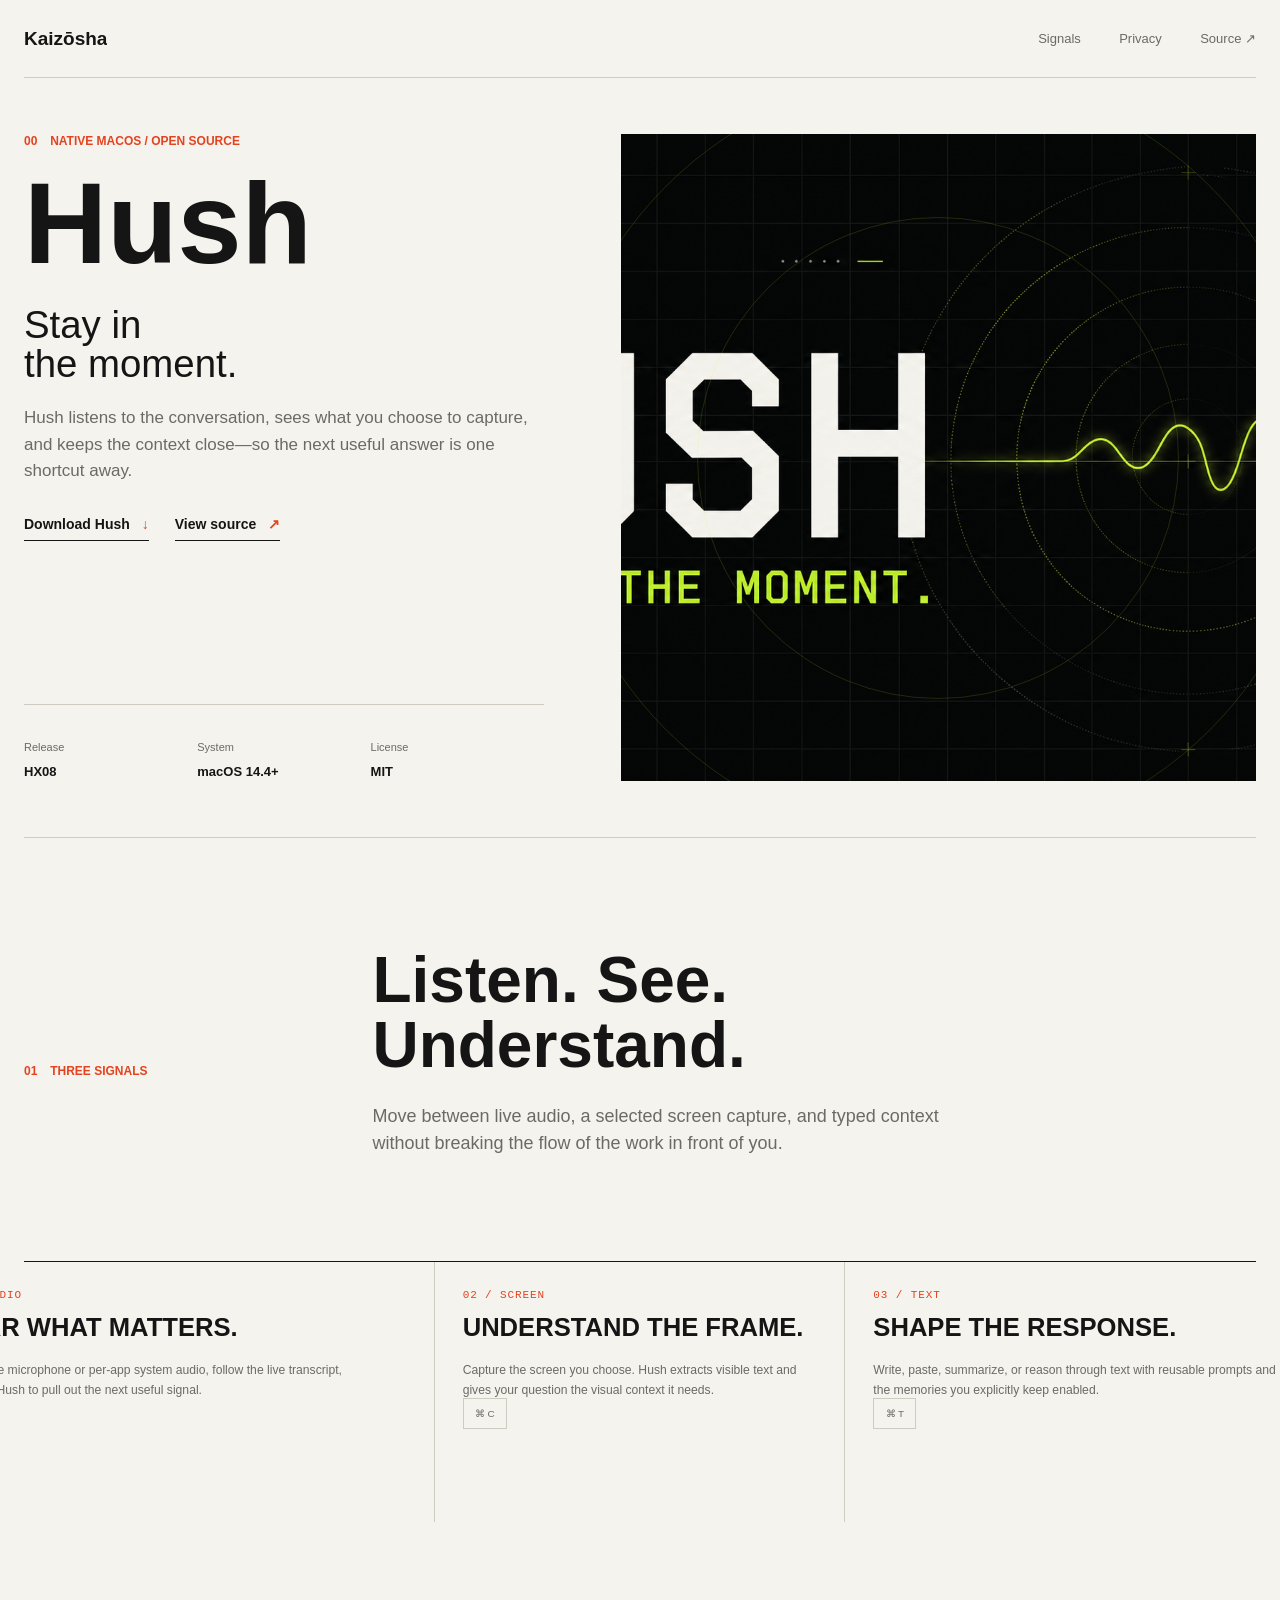
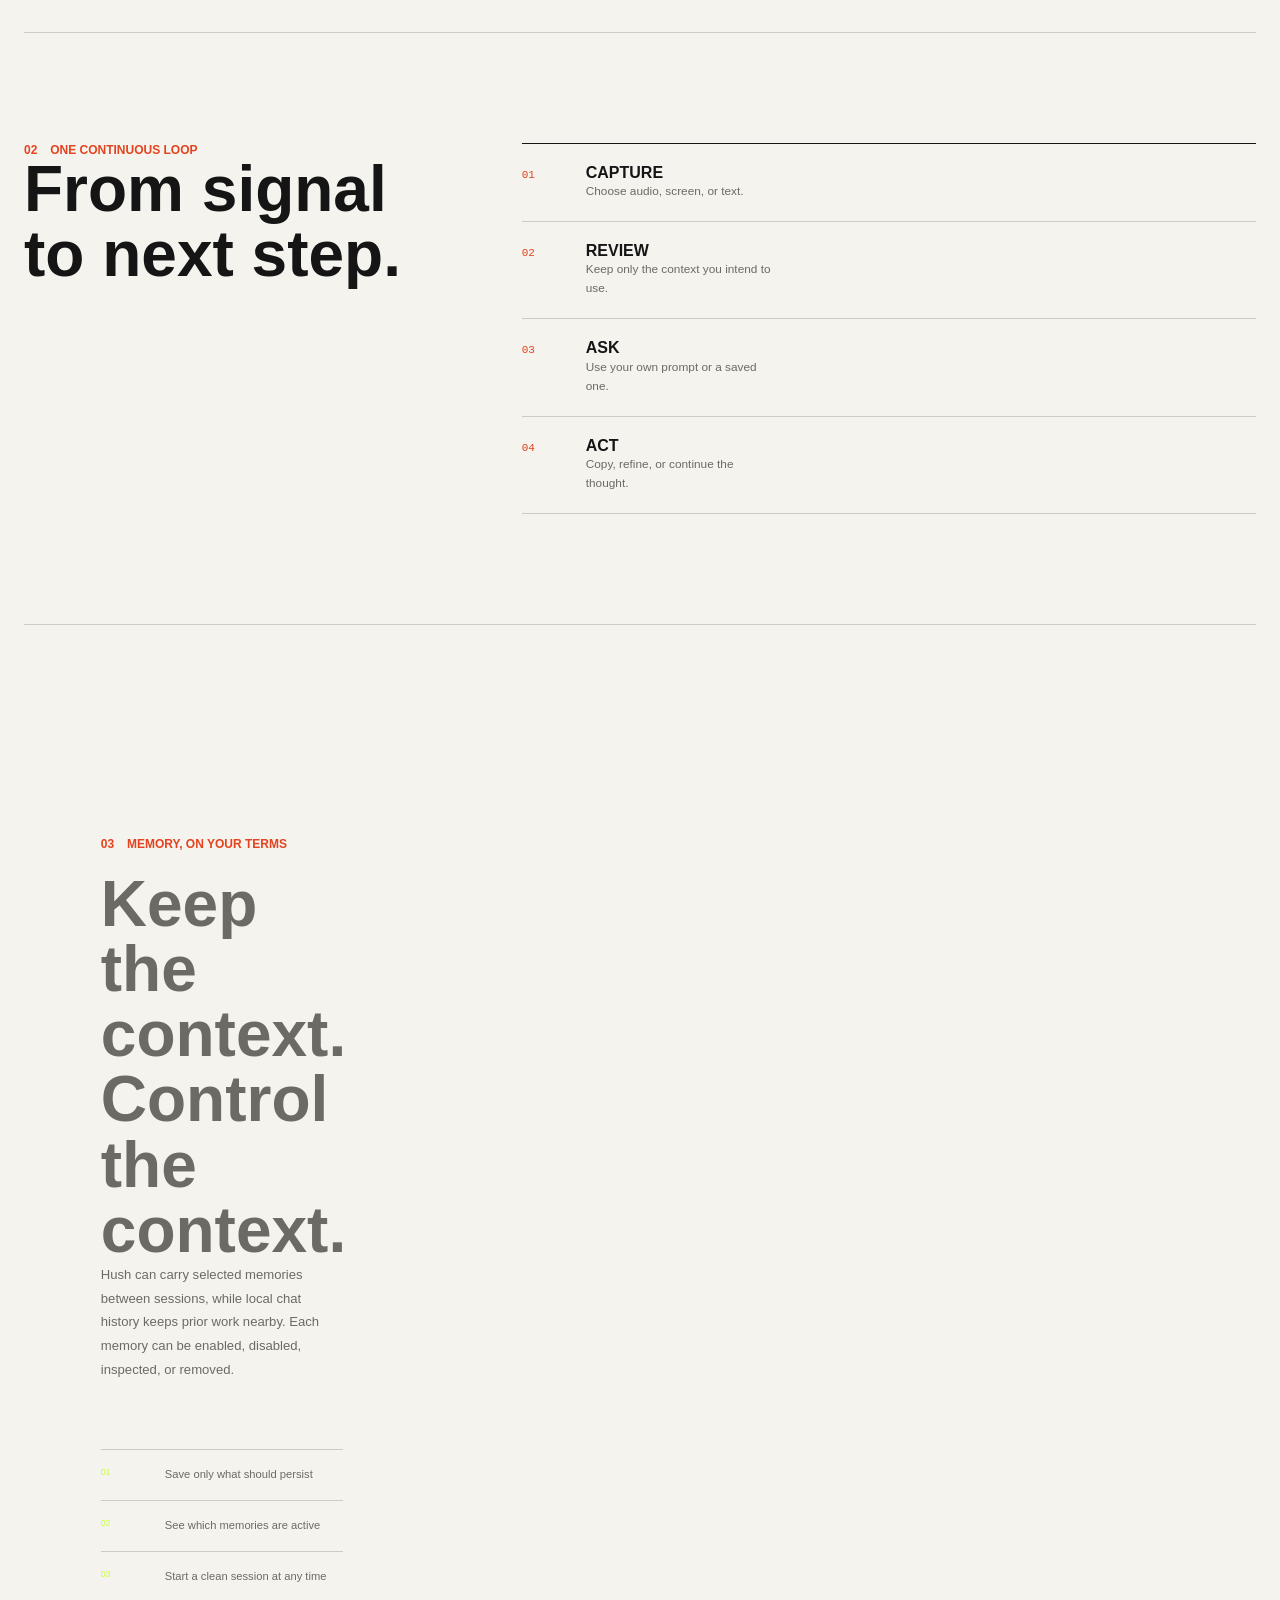
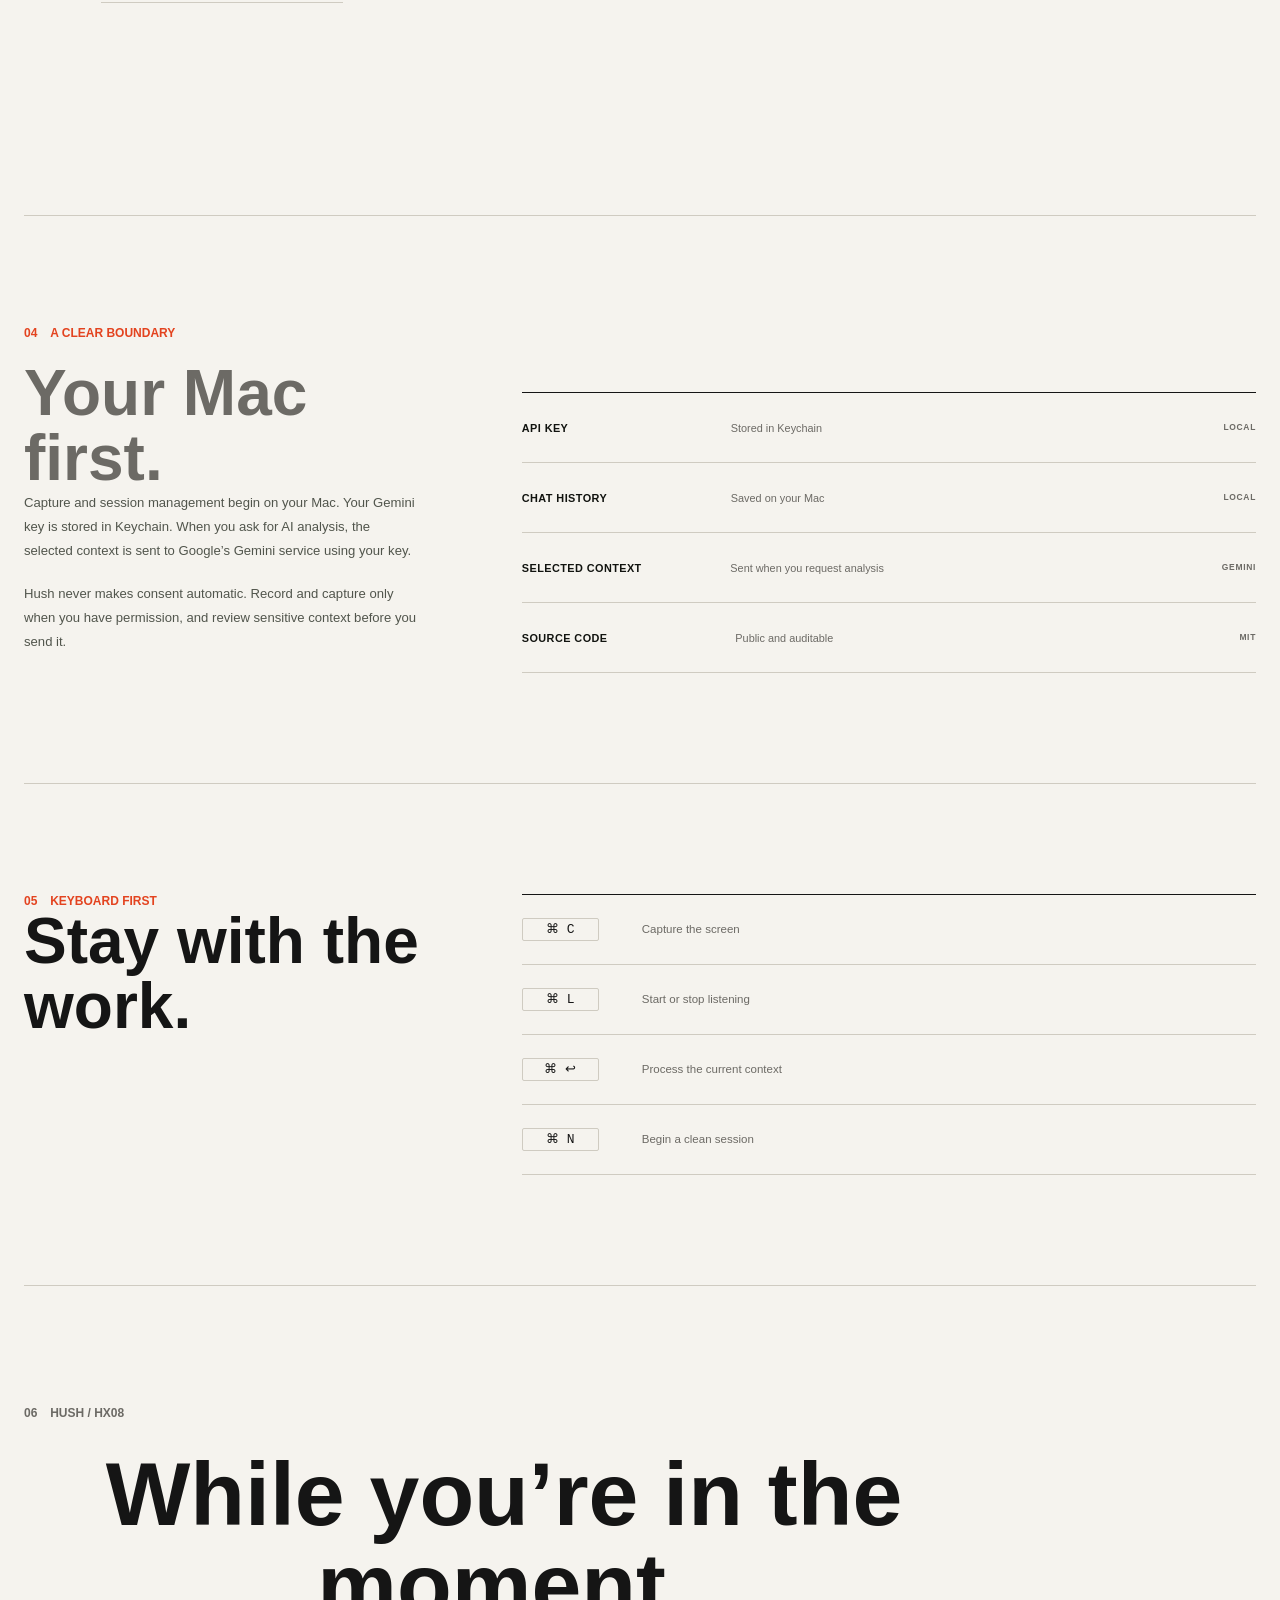
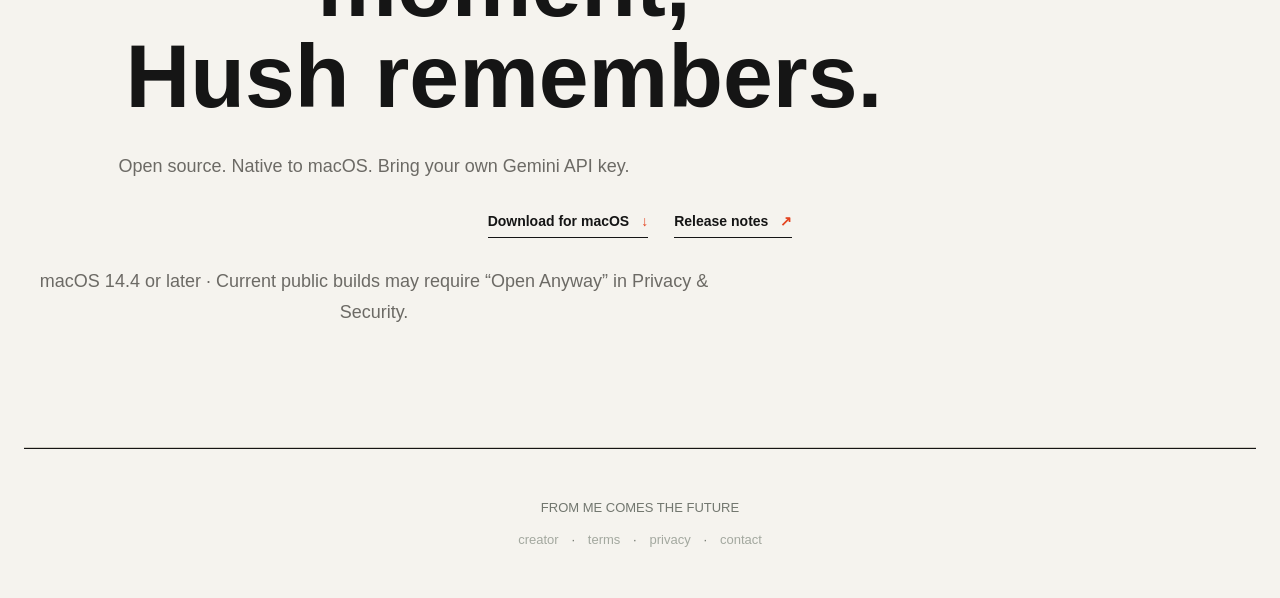
==== commit 58ce4c72: "Rewrite Kaizosha portfolio" ====
--- a/hush/index.html
+++ b/hush/index.html
@@ -64,6 +64,7 @@
     <link rel="stylesheet" href="/assets/styles/brand.css?v=20260716-brand">
     <link rel="stylesheet" href="/assets/styles/hush.css?v=20260717-1">
     <link rel="stylesheet" href="/assets/styles/site-system.css?v=20260717-2">
+    <link rel="stylesheet" href="/assets/styles/rewrite.css?v=20260726">
 </head>
 <body data-page-family="product" data-page="hush">
     <a class="skip-link" href="#main-content">Skip to content</a>
--- a/assets/styles/rewrite.css
+++ b/assets/styles/rewrite.css
@@ -0,0 +1,1706 @@
+:root {
+  --paper: #f5f3ee;
+  --paper-deep: #e9e5dc;
+  --ink: #151515;
+  --muted: #6c6a65;
+  --line: #cfcbc1;
+  --accent: #e3431f;
+  --white: #fff;
+  --sans: Inter, "Helvetica Neue", Helvetica, Arial, sans-serif;
+  --mono: "SFMono-Regular", Consolas, "Liberation Mono", monospace;
+  --page: min(100% - 48px, 1440px);
+  --measure: 720px;
+}
+
+* {
+  box-sizing: border-box;
+}
+
+html {
+  scroll-behavior: smooth;
+  scroll-padding-top: 24px;
+  background: var(--paper);
+}
+
+body {
+  margin: 0;
+  background: var(--paper);
+  color: var(--ink);
+  font-family: var(--sans);
+  font-size: 16px;
+  line-height: 1.5;
+  letter-spacing: 0;
+  -webkit-font-smoothing: antialiased;
+  text-rendering: optimizeLegibility;
+}
+
+body::after {
+  display: none !important;
+}
+
+a {
+  color: inherit;
+}
+
+img {
+  display: block;
+  max-width: 100%;
+}
+
+::selection {
+  background: var(--accent);
+  color: var(--white);
+}
+
+:where(a, button):focus-visible {
+  outline: 2px solid var(--accent) !important;
+  outline-offset: 4px !important;
+}
+
+.skip-link {
+  position: fixed;
+  z-index: 100;
+  top: 12px;
+  left: 12px;
+  padding: 10px 14px;
+  background: var(--ink);
+  color: var(--white);
+  font: 600 13px/1 var(--sans);
+  text-decoration: none;
+  transform: translateY(-200%);
+}
+
+.skip-link:focus {
+  transform: translateY(0);
+}
+
+.studio-header,
+.studio-footer,
+.home-hero,
+.work-index,
+.studio-about,
+.contact-band {
+  width: var(--page);
+  margin-inline: auto;
+}
+
+.studio-header {
+  min-height: 78px;
+  display: flex;
+  align-items: center;
+  justify-content: space-between;
+  gap: 24px;
+  border-bottom: 1px solid var(--line);
+}
+
+.studio-wordmark {
+  font-size: 19px;
+  font-weight: 700;
+  line-height: 1;
+  text-decoration: none;
+}
+
+.studio-nav {
+  display: flex;
+  align-items: center;
+  gap: clamp(18px, 3vw, 42px);
+}
+
+.studio-nav a,
+.studio-footer a {
+  color: var(--muted);
+  font-size: 14px;
+  text-decoration: none;
+}
+
+.studio-nav a:hover,
+.studio-footer a:hover {
+  color: var(--ink);
+}
+
+.home-hero {
+  min-height: min(720px, calc(100svh - 78px));
+  display: flex;
+  flex-direction: column;
+  justify-content: space-between;
+  padding: clamp(56px, 8vw, 112px) 0 42px;
+  border-bottom: 1px solid var(--line);
+}
+
+.home-hero__eyebrow,
+.section-kicker {
+  margin: 0;
+  color: var(--accent);
+  font-size: 13px;
+  font-weight: 650;
+  line-height: 1.2;
+  text-transform: uppercase;
+}
+
+.home-hero h1 {
+  margin: 24px 0 72px;
+  font-size: clamp(76px, 15vw, 220px);
+  font-weight: 650;
+  line-height: 0.78;
+  letter-spacing: 0;
+}
+
+.home-hero__bottom {
+  display: grid;
+  grid-template-columns: minmax(0, 1.5fr) minmax(200px, 0.5fr);
+  gap: 48px;
+  align-items: end;
+}
+
+.home-hero__bottom p {
+  margin: 0;
+}
+
+.home-hero__bottom > p:first-child {
+  max-width: 760px;
+  font-size: clamp(24px, 3vw, 42px);
+  line-height: 1.12;
+}
+
+.home-hero__note {
+  color: var(--muted);
+  font-size: 14px;
+}
+
+.work-index {
+  padding: 110px 0 130px;
+}
+
+.section-intro {
+  display: grid;
+  grid-template-columns: minmax(160px, 0.34fr) minmax(0, 1fr);
+  gap: 48px;
+  margin-bottom: 56px;
+}
+
+.section-intro h2,
+.studio-about h2,
+.contact-band h2 {
+  max-width: 900px;
+  margin: 0;
+  font-size: clamp(38px, 5vw, 72px);
+  font-weight: 560;
+  line-height: 1.02;
+  letter-spacing: 0;
+}
+
+.project-list {
+  display: grid;
+  grid-template-columns: repeat(2, minmax(0, 1fr));
+  gap: 76px 24px;
+}
+
+.project {
+  min-width: 0;
+  display: block;
+  text-decoration: none;
+}
+
+.project--wide {
+  grid-column: 1 / -1;
+}
+
+.project__media {
+  position: relative;
+  overflow: hidden;
+  aspect-ratio: 4 / 3;
+  margin: 0;
+  background: #ddd9d0;
+}
+
+.project--wide .project__media {
+  aspect-ratio: 2 / 1;
+}
+
+.project__media img {
+  width: 100%;
+  height: 100%;
+  object-fit: cover;
+  transition: transform 450ms cubic-bezier(0.2, 0.65, 0.25, 1);
+}
+
+.project:hover .project__media img {
+  transform: scale(1.015);
+}
+
+.project__media--sekai {
+  background: #cfd9d7;
+}
+
+.project__media--sekai img {
+  width: min(34%, 360px);
+  margin-inline: auto;
+  object-fit: contain;
+  filter: drop-shadow(0 24px 32px rgba(0, 0, 0, 0.18));
+}
+
+.project__media--hush img {
+  object-position: center;
+}
+
+.project__media--story img {
+  filter: grayscale(1) contrast(1.15);
+}
+
+.project__meta {
+  display: grid;
+  grid-template-columns: minmax(140px, 0.55fr) minmax(0, 1fr) auto;
+  gap: 24px;
+  align-items: baseline;
+  padding-top: 16px;
+  border-top: 1px solid var(--ink);
+}
+
+.project__meta p {
+  margin: 0;
+}
+
+.project__meta p:first-child {
+  font-weight: 650;
+}
+
+.project__meta p:first-child span {
+  margin-right: 12px;
+  color: var(--accent);
+  font: 500 11px/1 var(--mono);
+}
+
+.project__meta p:nth-child(2) {
+  max-width: 520px;
+  color: var(--muted);
+}
+
+.project__status {
+  color: var(--muted);
+  font-size: 12px;
+  white-space: nowrap;
+}
+
+.studio-about {
+  display: grid;
+  grid-template-columns: minmax(160px, 0.34fr) minmax(0, 1fr);
+  gap: 48px;
+  padding: 120px 0;
+  border-top: 1px solid var(--line);
+}
+
+.studio-about > div > p {
+  max-width: 640px;
+  margin: 32px 0 0;
+  color: var(--muted);
+  font-size: 20px;
+}
+
+.text-arrow {
+  display: inline-block;
+  margin-top: 40px;
+  padding-bottom: 5px;
+  border-bottom: 1px solid currentColor;
+  font-weight: 600;
+  text-decoration: none;
+}
+
+.text-arrow span {
+  margin-left: 12px;
+  color: var(--accent);
+}
+
+.contact-band {
+  padding: 120px 0 130px;
+  border-top: 1px solid var(--line);
+}
+
+.contact-band h2 {
+  margin-top: 42px;
+}
+
+.contact-band > a {
+  display: inline-block;
+  margin-top: 32px;
+  color: var(--accent);
+  font-size: clamp(24px, 3vw, 42px);
+  line-height: 1.1;
+  text-decoration-thickness: 1px;
+  text-underline-offset: 6px;
+}
+
+.studio-footer {
+  min-height: 150px;
+  display: grid;
+  grid-template-columns: 1fr auto 1fr;
+  gap: 32px;
+  align-items: center;
+  border-top: 1px solid var(--ink);
+  color: var(--muted);
+  font-size: 13px;
+}
+
+.studio-footer p {
+  margin: 0;
+}
+
+.studio-footer p:last-child {
+  justify-self: end;
+}
+
+.studio-footer nav {
+  display: flex;
+  flex-wrap: wrap;
+  justify-content: center;
+  gap: 20px;
+}
+
+@media (max-width: 800px) {
+  :root {
+    --page: min(100% - 32px, 1440px);
+  }
+
+  .studio-header {
+    min-height: 68px;
+  }
+
+  .home-hero {
+    min-height: min(620px, calc(100svh - 68px));
+    padding-top: 54px;
+  }
+
+  .home-hero h1 {
+    margin-top: 30px;
+    margin-bottom: 56px;
+    font-size: clamp(64px, 22vw, 128px);
+  }
+
+  .home-hero__bottom,
+  .section-intro,
+  .studio-about {
+    grid-template-columns: 1fr;
+    gap: 28px;
+  }
+
+  .work-index {
+    padding: 80px 0 96px;
+  }
+
+  .project-list {
+    grid-template-columns: 1fr;
+    gap: 58px;
+  }
+
+  .project--wide {
+    grid-column: auto;
+  }
+
+  .project--wide .project__media,
+  .project__media {
+    aspect-ratio: 4 / 3;
+  }
+
+  .project__meta {
+    grid-template-columns: 1fr auto;
+    gap: 8px 18px;
+  }
+
+  .project__meta p:nth-child(2) {
+    grid-column: 1 / -1;
+    grid-row: 2;
+  }
+
+  .project__status {
+    grid-column: 2;
+    grid-row: 1;
+  }
+
+  .studio-about,
+  .contact-band {
+    padding: 88px 0;
+  }
+
+  .studio-footer {
+    grid-template-columns: 1fr;
+    gap: 20px;
+    align-content: center;
+    padding: 32px 0;
+  }
+
+  .studio-footer nav {
+    justify-content: flex-start;
+  }
+
+  .studio-footer p:last-child {
+    justify-self: start;
+  }
+}
+
+@media (max-width: 520px) {
+  .studio-wordmark {
+    font-size: 17px;
+  }
+
+  .studio-nav {
+    gap: 16px;
+  }
+
+  .studio-nav a {
+    font-size: 13px;
+  }
+
+  .studio-nav a:nth-child(2) {
+    display: none;
+  }
+
+  .home-hero {
+    min-height: 570px;
+  }
+
+  .home-hero__bottom > p:first-child {
+    font-size: 26px;
+  }
+
+  .project__meta {
+    display: grid;
+  }
+
+  .project__status {
+    font-size: 11px;
+  }
+}
+
+@media (prefers-reduced-motion: reduce) {
+  html {
+    scroll-behavior: auto;
+  }
+
+  .project__media img {
+    transition: none;
+  }
+}
+
+/* Shared inner-page identity */
+
+body:is([data-page-family="product"], [data-page-family="identity"], [data-page-family="document"]) {
+  --site-bg: var(--paper);
+  --site-text: var(--ink);
+  --site-dim: var(--muted);
+  --site-faint: var(--muted);
+  --site-rule: var(--line);
+  --site-accent: var(--accent);
+  --bg: var(--paper);
+  --text-bright: var(--ink);
+  --text: var(--ink);
+  --text-dim: var(--muted);
+  --text-faint: var(--muted);
+  --text-trace: #97938b;
+  --rule: var(--line);
+  --rule-soft: var(--line);
+  --accent: #e3431f;
+  color-scheme: light;
+  overflow-x: clip;
+  background: var(--paper) !important;
+  color: var(--ink) !important;
+  font-family: var(--sans) !important;
+}
+
+body:is([data-page-family="product"], [data-page-family="identity"], [data-page-family="document"])
+  .brand-lockup__mark {
+  display: none;
+}
+
+body:is([data-page-family="product"], [data-page-family="identity"], [data-page-family="document"])
+  .brand-lockup {
+  display: inline-flex;
+  color: var(--ink);
+  font-family: var(--sans);
+}
+
+body:is([data-page-family="product"], [data-page-family="identity"], [data-page-family="document"])
+  .brand-lockup__name {
+  color: var(--ink);
+  font-family: var(--sans);
+  font-size: 19px;
+  font-weight: 700;
+  line-height: 1;
+  letter-spacing: 0;
+  text-transform: none;
+}
+
+body:is([data-page-family="product"], [data-page-family="identity"], [data-page-family="document"])
+  .brand-lockup__descriptor {
+  display: none;
+}
+
+/* Creator */
+
+body[data-page-family="identity"] .creator-header,
+body[data-page-family="identity"] main > section,
+body[data-page-family="identity"] .creator-footer {
+  width: var(--page);
+  margin-inline: auto;
+}
+
+body[data-page-family="identity"] .creator-header {
+  min-height: 78px;
+  padding: 0;
+  align-items: center;
+  border-bottom: 1px solid var(--line);
+}
+
+body[data-page-family="identity"] .creator-nav {
+  gap: clamp(18px, 3vw, 42px);
+  color: var(--muted);
+  font-family: var(--sans);
+  font-size: 14px;
+  font-weight: 400;
+  letter-spacing: 0;
+  text-transform: none;
+}
+
+body[data-page-family="identity"] .profile-hero {
+  min-height: min(760px, calc(100svh - 78px));
+  grid-template-columns: minmax(0, 1.5fr) minmax(280px, 0.5fr);
+  border-bottom: 1px solid var(--line);
+}
+
+body[data-page-family="identity"] .profile-hero__copy {
+  padding: clamp(64px, 8vw, 112px) clamp(32px, 6vw, 96px) 56px 0;
+}
+
+body[data-page-family="identity"] .eyebrow,
+body[data-page-family="product"] :is(.eyebrow, .section-label) {
+  color: var(--accent);
+  font-family: var(--sans);
+  font-size: 12px;
+  font-weight: 650;
+  line-height: 1.2;
+  letter-spacing: 0;
+  text-transform: uppercase;
+}
+
+body[data-page-family="identity"] .eyebrow span,
+body[data-page-family="product"] :is(.eyebrow, .section-label) span {
+  color: inherit;
+}
+
+body[data-page-family="identity"] .profile-hero h1 {
+  margin: 30px 0 0;
+  font-size: clamp(64px, 10vw, 150px);
+  font-weight: 600;
+  line-height: 0.84;
+  letter-spacing: 0;
+  text-transform: none;
+}
+
+body[data-page-family="identity"] .profile-hero__lead {
+  max-width: 660px;
+  margin-top: 40px;
+  color: var(--muted);
+  font-size: clamp(19px, 2vw, 28px);
+  line-height: 1.35;
+}
+
+body[data-page-family="identity"] .profile-links {
+  display: flex;
+  flex-wrap: wrap;
+  gap: 16px 28px;
+  margin-top: 34px;
+}
+
+body[data-page-family="identity"] .profile-links a {
+  padding-bottom: 4px;
+  border-bottom: 1px solid var(--ink);
+  font-size: 14px;
+  text-decoration: none;
+}
+
+body[data-page-family="identity"] .profile-facts {
+  display: grid;
+  grid-template-columns: repeat(3, minmax(0, 1fr));
+  gap: 0;
+  margin: auto 0 0;
+  padding-top: 48px;
+  border-top: 1px solid var(--line);
+}
+
+body[data-page-family="identity"] .profile-facts div {
+  padding-right: 18px;
+}
+
+body[data-page-family="identity"] .profile-facts dt {
+  color: var(--muted);
+  font-size: 12px;
+}
+
+body[data-page-family="identity"] .profile-facts dd {
+  margin: 6px 0 0;
+  font-size: 14px;
+}
+
+body[data-page-family="identity"] .profile-hero__identity {
+  min-height: 100%;
+  display: flex;
+  flex-direction: column;
+  justify-content: space-between;
+  padding: 28px;
+  border: 0;
+  background: var(--accent);
+  color: var(--white);
+}
+
+body[data-page-family="identity"] .profile-hero__identity .brand-lockup {
+  display: none;
+}
+
+body[data-page-family="identity"] :is(.identity-index, .identity-caption) {
+  color: var(--white);
+  font: 500 12px/1.3 var(--sans);
+  letter-spacing: 0;
+  text-transform: uppercase;
+}
+
+body[data-page-family="identity"] .profile-about {
+  grid-template-columns: minmax(240px, 0.7fr) minmax(0, 1.3fr);
+  gap: 72px;
+  padding: 120px 0;
+  border-bottom: 1px solid var(--line);
+}
+
+body[data-page-family="identity"] :is(.profile-about h2, .public-work h2) {
+  margin: 24px 0 0;
+  font-size: clamp(40px, 5vw, 72px);
+  font-weight: 560;
+  line-height: 1.02;
+  letter-spacing: 0;
+}
+
+body[data-page-family="identity"] .profile-about__copy {
+  max-width: 720px;
+  padding-top: 34px;
+  color: var(--muted);
+  font-size: 19px;
+  line-height: 1.6;
+}
+
+body[data-page-family="identity"] .profile-about__copy p {
+  margin: 0 0 22px;
+}
+
+body[data-page-family="identity"] .public-work {
+  padding: 120px 0;
+}
+
+body[data-page-family="identity"] .section-heading {
+  display: grid;
+  grid-template-columns: minmax(180px, 0.34fr) minmax(0, 1fr);
+  gap: 24px 48px;
+  margin-bottom: 56px;
+}
+
+body[data-page-family="identity"] .section-heading > :not(.eyebrow) {
+  grid-column: 2;
+}
+
+body[data-page-family="identity"] .section-heading > p:last-child {
+  max-width: 600px;
+  margin: 0;
+  color: var(--muted);
+}
+
+body[data-page-family="identity"] .work-list {
+  margin: 0;
+  padding: 0;
+  border-top: 1px solid var(--ink);
+  list-style: none;
+}
+
+body[data-page-family="identity"] .work-list li {
+  border-bottom: 1px solid var(--line);
+}
+
+body[data-page-family="identity"] .work-list a {
+  min-height: 92px;
+  display: grid;
+  grid-template-columns: 52px minmax(170px, 0.55fr) minmax(0, 1fr) 24px;
+  gap: 24px;
+  align-items: center;
+  padding: 18px 0;
+  text-decoration: none;
+}
+
+body[data-page-family="identity"] .work-index {
+  padding: 0;
+  color: var(--accent);
+  font: 500 11px/1 var(--mono);
+}
+
+body[data-page-family="identity"] .work-name {
+  display: flex;
+  flex-direction: column;
+}
+
+body[data-page-family="identity"] .work-name strong {
+  font-size: 18px;
+}
+
+body[data-page-family="identity"] .work-name small,
+body[data-page-family="identity"] .work-list p {
+  color: var(--muted);
+  font-size: 13px;
+  font-weight: 400;
+}
+
+body[data-page-family="identity"] .work-list p {
+  margin: 0;
+}
+
+body[data-page-family="identity"] .work-list i {
+  color: var(--accent);
+  font-style: normal;
+}
+
+body[data-page-family="identity"] .creator-footer {
+  min-height: 150px;
+  padding: 0;
+  border-top: 1px solid var(--ink);
+  font-family: var(--sans);
+  font-size: 13px;
+  letter-spacing: 0;
+  text-transform: none;
+}
+
+/* Documents */
+
+body[data-page-family="document"] .page-shell {
+  background: var(--paper);
+  color: var(--ink);
+  font-family: var(--sans);
+  font-size: 16px;
+  line-height: 1.7;
+}
+
+body[data-page-family="document"] .page-grid {
+  width: var(--page);
+  grid-template-columns: 230px minmax(0, 820px);
+  justify-content: space-between;
+  gap: clamp(56px, 9vw, 140px);
+  margin-inline: auto;
+}
+
+body[data-page-family="document"] .rail {
+  height: 100svh;
+  padding: 28px 0 40px;
+  border: 0;
+  color: var(--muted);
+  font-family: var(--sans);
+  font-size: 12px;
+}
+
+body[data-page-family="document"] .rail-brand {
+  margin: 0 0 36px;
+  padding: 0 0 28px;
+  border-bottom: 1px solid var(--ink);
+}
+
+body[data-page-family="document"] .toc {
+  gap: 0;
+}
+
+body[data-page-family="document"] .toc-link {
+  grid-template-columns: 28px minmax(0, 1fr);
+  gap: 10px;
+  padding: 7px 0;
+  color: var(--muted);
+  letter-spacing: 0;
+}
+
+body[data-page-family="document"] .toc-link[data-active="true"],
+body[data-page-family="document"] .toc-link:hover {
+  color: var(--accent);
+}
+
+body[data-page-family="document"] .toc-num {
+  font: 500 10px/1 var(--mono);
+  text-align: left;
+}
+
+body[data-page-family="document"] .toc-label {
+  font-size: 11px;
+  font-weight: 550;
+}
+
+body[data-page-family="document"] .main {
+  width: 100%;
+  max-width: 820px;
+  padding: 84px 0 110px;
+}
+
+body[data-page-family="document"] :is(.sof, .eof) {
+  display: none;
+}
+
+body[data-page-family="document"] .section {
+  margin: 0 0 70px;
+  scroll-margin-top: 28px;
+}
+
+body[data-page-family="document"] .section-head {
+  display: flex;
+  align-items: baseline;
+  gap: 14px;
+  margin-bottom: 24px;
+  font-family: var(--sans);
+}
+
+body[data-page-family="document"] .section-num {
+  flex: none;
+  color: var(--accent);
+  font: 500 11px/1 var(--mono);
+}
+
+body[data-page-family="document"] .section-title {
+  color: var(--ink);
+  font-family: var(--sans);
+  font-size: clamp(20px, 2vw, 27px);
+  font-weight: 620;
+  line-height: 1.15;
+  letter-spacing: 0;
+  text-transform: none;
+  white-space: normal;
+}
+
+body[data-page-family="document"] .section:first-of-type .section-head {
+  display: block;
+  padding-bottom: 32px;
+  border-bottom: 1px solid var(--ink);
+}
+
+body[data-page-family="document"] .section:first-of-type .section-num {
+  display: block;
+  margin-bottom: 24px;
+}
+
+body[data-page-family="document"] .section:first-of-type .section-title {
+  font-size: clamp(52px, 7vw, 92px);
+  font-weight: 600;
+  line-height: 0.95;
+}
+
+body[data-page-family="document"] .section-rule {
+  display: none;
+}
+
+body[data-page-family="document"] .body-lines {
+  max-width: var(--measure);
+}
+
+body[data-page-family="document"] .body-lines > :not(.job),
+body[data-page-family="document"] .job > .entry-head,
+body[data-page-family="document"] .job > .entry-sub,
+body[data-page-family="document"] .job > .job-detail {
+  min-height: 0;
+  padding-left: 0;
+}
+
+body[data-page-family="document"] .body-lines > :not(.job)::before,
+body[data-page-family="document"] .job > .entry-head::before,
+body[data-page-family="document"] .job > .entry-sub::before,
+body[data-page-family="document"] .job > .job-detail::before {
+  display: none;
+}
+
+body[data-page-family="document"] .body-lines p {
+  margin: 0 0 18px;
+}
+
+body[data-page-family="document"] .bright {
+  color: var(--ink);
+  font-weight: 650;
+}
+
+body[data-page-family="document"] .dim {
+  color: var(--muted);
+}
+
+body[data-page-family="document"] :is(.entry-head, .entry-sub) {
+  display: grid;
+  grid-template-columns: minmax(0, 1fr) auto;
+  gap: 24px;
+}
+
+body[data-page-family="document"] .entry-head {
+  margin-top: 20px;
+  padding-top: 18px !important;
+  border-top: 1px solid var(--line);
+  color: var(--ink);
+}
+
+body[data-page-family="document"] .entry-sub {
+  margin: 7px 0 18px;
+  color: var(--muted);
+  font-size: 14px;
+  font-style: normal;
+}
+
+body[data-page-family="document"] .entry-head span:last-child,
+body[data-page-family="document"] .entry-sub span:last-child {
+  color: var(--muted);
+  font-size: 11px;
+  text-transform: uppercase;
+}
+
+body[data-page-family="document"] :is(.project-link, .man-link) {
+  border: 0;
+  color: var(--accent);
+  text-decoration: underline;
+  text-decoration-thickness: 1px;
+  text-underline-offset: 4px;
+}
+
+body[data-page-family="document"] .see-also {
+  gap: 14px 28px;
+}
+
+body[data-page-family="document"] .mobile-doc-brand {
+  display: none;
+}
+
+/* Product pages */
+
+body[data-page-family="product"] .site-header,
+body[data-page-family="product"] main > section,
+body[data-page-family="product"] .site-footer {
+  width: var(--page);
+  margin-inline: auto;
+}
+
+body[data-page-family="product"] .site-header {
+  position: relative;
+  min-height: 78px;
+  display: flex;
+  align-items: center;
+  justify-content: space-between;
+  padding: 0;
+  border-bottom: 1px solid var(--line);
+}
+
+body[data-page-family="product"] .site-nav {
+  gap: clamp(18px, 3vw, 42px);
+  padding: 0;
+  color: var(--muted);
+  font-family: var(--sans);
+  font-size: 13px;
+  font-weight: 400;
+  letter-spacing: 0;
+  text-transform: none;
+}
+
+body[data-page-family="product"] .site-nav :is(a, span) {
+  padding: 0;
+  color: var(--muted);
+  font-family: inherit;
+  font-size: inherit;
+  font-weight: inherit;
+  letter-spacing: 0;
+  text-transform: none;
+}
+
+body[data-page-family="product"] .site-nav i {
+  background: var(--accent);
+  box-shadow: none;
+}
+
+body[data-page-family="product"] .hero {
+  min-height: min(760px, calc(100svh - 78px));
+  grid-template-columns: minmax(0, 0.9fr) minmax(360px, 1.1fr);
+  gap: clamp(42px, 6vw, 96px);
+  padding: 56px 0;
+  border-bottom: 1px solid var(--line);
+}
+
+body[data-page-family="product"] .hero__copy {
+  padding: 0;
+  justify-content: center;
+}
+
+body[data-page-family="product"] .hero h1 {
+  margin: 28px 0 0;
+  font-family: var(--sans);
+  font-size: clamp(64px, 9vw, 138px);
+  font-weight: 620;
+  line-height: 0.82;
+  letter-spacing: 0;
+  text-transform: none;
+}
+
+body[data-page-family="product"] .hero h1 span {
+  color: var(--accent);
+}
+
+body[data-page-family="product"] .hero__statement {
+  margin: 34px 0 0;
+  font-size: clamp(28px, 3vw, 46px);
+  font-weight: 520;
+  line-height: 1.02;
+  letter-spacing: 0;
+  text-transform: none;
+}
+
+body[data-page-family="product"] .hero__description {
+  max-width: 540px;
+  margin: 22px 0 0;
+  color: var(--muted);
+  font-size: 17px;
+  line-height: 1.55;
+}
+
+body[data-page-family="product"] :is(.hero__actions, .closing__actions) {
+  display: flex;
+  flex-wrap: wrap;
+  gap: 14px 26px;
+  margin-top: 30px;
+}
+
+body[data-page-family="product"] :is(.text-link, .action-link) {
+  min-height: 0;
+  display: inline-flex;
+  gap: 12px;
+  padding: 0 0 5px;
+  border: 0;
+  border-bottom: 1px solid currentColor;
+  background: transparent;
+  color: var(--ink);
+  font-family: var(--sans);
+  font-size: 14px;
+  font-weight: 600;
+  letter-spacing: 0;
+  text-decoration: none;
+  text-transform: none;
+}
+
+body[data-page-family="product"] :is(.text-link, .action-link) span:last-child {
+  color: var(--accent);
+}
+
+body[data-page-family="product"] .hero__facts {
+  display: grid;
+  grid-template-columns: repeat(3, minmax(0, 1fr));
+  gap: 0;
+  margin: auto 0 0;
+  padding-top: 34px;
+  border-top: 1px solid var(--line);
+}
+
+body[data-page-family="product"] .hero__facts div {
+  padding: 0 14px 0 0;
+  border: 0;
+}
+
+body[data-page-family="product"] .hero__facts dt {
+  color: var(--muted);
+  font-family: var(--sans);
+  font-size: 11px;
+  letter-spacing: 0;
+  text-transform: none;
+}
+
+body[data-page-family="product"] .hero__facts dd {
+  margin-top: 6px;
+  color: var(--ink);
+  font-size: 13px;
+}
+
+body[data-page="sekai"] .hero__visual,
+body[data-page="together"] .player-visual,
+body[data-page="tlpinch"] .reader-visual,
+body[data-page="hush"] .hero__signal {
+  min-height: 560px;
+  align-self: stretch;
+  overflow: hidden;
+  border: 0;
+  background-color: var(--paper-deep);
+}
+
+body[data-page="sekai"] .hero__visual {
+  display: grid;
+  place-items: center;
+  margin: 0;
+  padding: 36px;
+  background: #cfd9d7;
+}
+
+body[data-page="sekai"] .hero__visual > :not(.hero__device),
+body[data-page="sekai"] .hero__orbit {
+  display: none;
+}
+
+body[data-page="sekai"] .hero__device {
+  width: min(52%, 320px);
+  height: auto;
+  display: block;
+  padding: 0;
+  border: 0;
+  background: transparent;
+  filter: drop-shadow(0 26px 34px rgba(0, 0, 0, 0.18));
+}
+
+body[data-page="sekai"] .hero__device img {
+  width: 100%;
+  height: auto;
+  transform: none;
+}
+
+body[data-page="together"] .player-visual,
+body[data-page="tlpinch"] .reader-visual,
+body[data-page="hush"] .hero__signal {
+  position: relative;
+  margin: 0;
+  padding: 0;
+  background-position: center;
+  background-size: cover;
+}
+
+body[data-page="together"] .player-visual {
+  background-image: url("/assets/media/together/og-v2.png");
+}
+
+body[data-page="tlpinch"] .reader-visual {
+  background-image: url("/assets/media/tlpinch/og.png");
+}
+
+body[data-page="hush"] .hero__signal {
+  background-image: url("/assets/media/hush/hush-og.png");
+}
+
+body[data-page="together"] .player-visual > *,
+body[data-page="tlpinch"] .reader-visual > *,
+body[data-page="hush"] .hero__signal > * {
+  display: none !important;
+}
+
+body[data-page-family="product"] main > section:not(.hero) {
+  padding: 110px 0;
+  border-bottom: 1px solid var(--line);
+  background: transparent;
+}
+
+body[data-page-family="product"] :is(.section-header, .section-header--compact) {
+  display: grid;
+  grid-template-columns: minmax(180px, 0.34fr) minmax(0, 1fr);
+  gap: 24px 48px;
+  padding: 0;
+}
+
+body[data-page-family="product"] :is(.section-header, .section-header--compact) > :not(:first-child) {
+  grid-column: 2;
+}
+
+body[data-page-family="product"] h2 {
+  margin: 0;
+  font-family: var(--sans);
+  font-size: clamp(40px, 5vw, 72px);
+  font-weight: 560;
+  line-height: 1.02;
+  letter-spacing: 0;
+  text-transform: none;
+}
+
+body[data-page-family="product"] h3 {
+  margin: 12px 0;
+  font-family: var(--sans);
+  font-size: clamp(20px, 2vw, 28px);
+  font-weight: 600;
+  line-height: 1.15;
+  letter-spacing: 0;
+}
+
+body[data-page-family="product"] :is(.section-header, .section-header--compact) > p:last-child {
+  max-width: 620px;
+  margin: 0;
+  color: var(--muted);
+  font-size: 18px;
+  line-height: 1.55;
+}
+
+body[data-page-family="product"] :is(
+  .feature-grid,
+  .signal-list,
+  .platform-grid,
+  .translation-modes__list,
+  .modes__grid
+) {
+  display: grid;
+  grid-template-columns: repeat(3, minmax(0, 1fr));
+  gap: 0;
+  padding: 0;
+  border-top: 1px solid var(--ink);
+}
+
+body[data-page-family="product"] :is(
+  .feature-grid,
+  .signal-list,
+  .platform-grid,
+  .translation-modes__list,
+  .modes__grid
+) > article {
+  min-height: 260px;
+  display: block;
+  padding: 28px 28px 28px 0;
+  border: 0;
+  border-right: 1px solid var(--line);
+  background: transparent;
+}
+
+body[data-page-family="product"] :is(
+  .feature-grid,
+  .signal-list,
+  .platform-grid,
+  .translation-modes__list,
+  .modes__grid
+) > article:not(:first-child) {
+  padding-left: 28px;
+}
+
+body[data-page-family="product"] :is(
+  .feature-grid,
+  .signal-list,
+  .platform-grid,
+  .translation-modes__list,
+  .modes__grid
+) > article:last-child {
+  border-right: 0;
+}
+
+body[data-page-family="product"] article > p:last-of-type {
+  max-width: 420px;
+  color: var(--muted);
+  line-height: 1.6;
+}
+
+body[data-page-family="product"] :is(.feature-number, .platform-number, .signal-list__index, .mode-number) {
+  color: var(--accent);
+  font: 500 11px/1 var(--mono);
+}
+
+body[data-page-family="product"] :is(
+  [class*="graphic"],
+  .workflow-signal,
+  .intelligence__diagram,
+  .memory__field,
+  .closing__pinch,
+  .privacy__visual,
+  .native-section__visual
+) {
+  display: none !important;
+}
+
+body[data-page-family="product"] :is(
+  .native-section,
+  .capabilities,
+  .install,
+  .gesture,
+  .workflow,
+  .translation-modes,
+  .modes,
+  .intelligence,
+  .setup,
+  .flow,
+  .memory,
+  .privacy,
+  .shortcuts
+) {
+  display: grid;
+  grid-template-columns: minmax(240px, 0.7fr) minmax(0, 1.3fr);
+  gap: clamp(48px, 8vw, 120px);
+  align-items: start;
+}
+
+body[data-page-family="product"] :is(
+  .native-section__copy,
+  .intelligence__copy,
+  .memory__copy,
+  .privacy__copy
+) {
+  color: var(--muted);
+  font-size: 18px;
+  line-height: 1.6;
+}
+
+body[data-page-family="product"] :is(.native-section__copy, .memory__copy, .privacy__copy) p {
+  margin: 0 0 20px;
+}
+
+body[data-page-family="product"] :is(.capability-list, .workflow-list, .gesture-list, .setup__steps, .flow__steps) {
+  margin: 0;
+  padding: 0;
+  border-top: 1px solid var(--ink);
+  list-style: none;
+}
+
+body[data-page-family="product"] :is(.capability-list p, .workflow-list li, .gesture-list li, .setup__steps li, .flow__steps li) {
+  min-height: 76px;
+  display: grid;
+  grid-template-columns: 48px minmax(140px, 0.4fr) minmax(0, 1fr);
+  gap: 16px;
+  align-items: baseline;
+  margin: 0;
+  padding: 20px 0;
+  border-bottom: 1px solid var(--line);
+  color: var(--ink);
+}
+
+body[data-page-family="product"] :is(.workflow-list li, .gesture-list li, .setup__steps li, .flow__steps li) > :is(span, .workflow-list__number, .gesture-list__number) {
+  grid-column: 1;
+  color: var(--accent);
+  font: 500 11px/1 var(--mono);
+}
+
+body[data-page-family="product"] :is(.workflow-list li, .gesture-list li, .setup__steps li, .flow__steps li) :is(strong, h3) {
+  grid-column: 2;
+  margin: 0;
+  font-size: 16px;
+}
+
+body[data-page-family="product"] :is(.workflow-list li, .gesture-list li, .setup__steps li, .flow__steps li) p {
+  grid-column: 3;
+  margin: 0;
+  color: var(--muted);
+}
+
+body[data-page-family="product"] .capability-list p {
+  grid-template-columns: 48px 1fr;
+}
+
+body[data-page-family="product"] .capability-list p span {
+  color: var(--accent);
+  font: 500 11px/1 var(--mono);
+}
+
+body[data-page-family="product"] :is(.privacy__ledger, .shortcut-list) {
+  margin: 0;
+  border-top: 1px solid var(--ink);
+}
+
+body[data-page-family="product"] .privacy__ledger div,
+body[data-page-family="product"] .shortcut-list p {
+  min-height: 70px;
+  display: grid;
+  grid-template-columns: minmax(120px, 0.4fr) minmax(0, 1fr) auto;
+  gap: 20px;
+  align-items: center;
+  margin: 0;
+  padding: 15px 0;
+  border-bottom: 1px solid var(--line);
+}
+
+body[data-page-family="product"] .privacy__ledger :is(dt, dd) {
+  margin: 0;
+}
+
+body[data-page-family="product"] .privacy__ledger :is(dd, span) {
+  color: var(--muted);
+}
+
+body[data-page-family="product"] .shortcut-list p {
+  grid-template-columns: 100px 1fr;
+}
+
+body[data-page-family="product"] kbd {
+  display: inline-block;
+  width: fit-content;
+  padding: 4px 7px;
+  border: 1px solid var(--line);
+  border-radius: 2px;
+  background: transparent;
+  color: var(--ink);
+  font: 500 13px/1 var(--mono);
+  box-shadow: none;
+}
+
+body[data-page-family="product"] .install__copy > p:last-child,
+body[data-page-family="product"] .setup__requirement,
+body[data-page-family="product"] .closing > p {
+  color: var(--muted);
+}
+
+body[data-page-family="product"] .code-card {
+  overflow-x: auto;
+  border: 1px solid var(--line);
+  border-radius: 0;
+  background: var(--ink);
+  color: #efede8;
+}
+
+body[data-page-family="product"] .code-card__top {
+  padding: 14px 18px;
+  border-bottom: 1px solid #3c3c3c;
+  color: #aaa;
+  font: 500 11px/1 var(--mono);
+}
+
+body[data-page-family="product"] .code-card pre {
+  margin: 0;
+  padding: 24px;
+  font: 13px/1.65 var(--mono);
+}
+
+body[data-page-family="product"] .closing {
+  display: block !important;
+  padding: 120px 0 !important;
+}
+
+body[data-page-family="product"] .closing h2 {
+  max-width: 960px;
+  margin-top: 28px;
+  font-size: clamp(48px, 7vw, 104px);
+}
+
+body[data-page-family="product"] .closing > p:not(:first-child) {
+  max-width: 700px;
+  margin-top: 28px;
+  font-size: 18px;
+}
+
+body[data-page-family="product"] .site-footer {
+  min-height: 150px;
+  padding: 0;
+  border-top: 1px solid var(--ink);
+  font-family: var(--sans);
+  font-size: 13px;
+  letter-spacing: 0;
+  text-transform: none;
+}
+
+/* Error */
+
+body[data-page-family="error"] {
+  background: var(--paper);
+  color: var(--ink);
+  font-family: var(--sans);
+}
+
+body[data-page-family="error"] .error-main h1 {
+  margin-top: 42px;
+  color: var(--ink);
+  font-size: clamp(52px, 9vw, 112px);
+  font-weight: 600;
+  line-height: 0.9;
+  text-transform: none;
+}
+
+body[data-page-family="error"] .error-home {
+  margin-top: 30px;
+  border-color: var(--ink);
+  color: var(--ink);
+  font-size: 14px;
+  font-weight: 600;
+  text-transform: none;
+}
+
+@media (max-width: 900px) {
+  body[data-page-family="identity"] .profile-hero {
+    min-height: auto;
+    grid-template-columns: 1fr;
+  }
+
+  body[data-page-family="identity"] .profile-hero__copy {
+    min-height: 670px;
+    padding-right: 0;
+  }
+
+  body[data-page-family="identity"] .profile-hero__identity {
+    min-height: 180px;
+  }
+
+  body[data-page-family="identity"] :is(.profile-about, .section-heading) {
+    grid-template-columns: 1fr;
+  }
+
+  body[data-page-family="identity"] .section-heading > :not(.eyebrow) {
+    grid-column: 1;
+  }
+
+  body[data-page-family="document"] .page-grid {
+    grid-template-columns: minmax(0, 1fr);
+  }
+
+  body[data-page-family="document"] .rail {
+    display: none;
+  }
+
+  body[data-page-family="document"] .main {
+    max-width: 820px;
+    padding-top: 28px;
+  }
+
+  body[data-page-family="document"] .mobile-doc-brand {
+    width: auto;
+    height: 68px;
+    display: flex;
+    align-items: center;
+    justify-content: flex-start;
+    margin: 0 0 64px;
+    border-bottom: 1px solid var(--line);
+  }
+
+  body[data-page-family="product"] .hero {
+    min-height: auto;
+    grid-template-columns: 1fr;
+    padding: 72px 0;
+  }
+
+  body[data-page-family="product"] .hero__copy {
+    min-height: 580px;
+  }
+
+  body[data-page-family="product"] :is(
+    .native-section,
+    .capabilities,
+    .install,
+    .gesture,
+    .workflow,
+    .translation-modes,
+    .modes,
+    .intelligence,
+    .setup,
+    .flow,
+    .memory,
+    .privacy,
+    .shortcuts
+  ) {
+    grid-template-columns: 1fr;
+  }
+
+  body[data-page-family="product"] :is(
+    .feature-grid,
+    .signal-list,
+    .platform-grid,
+    .translation-modes__list,
+    .modes__grid
+  ) {
+    grid-template-columns: 1fr;
+  }
+
+  body[data-page-family="product"] :is(
+    .feature-grid,
+    .signal-list,
+    .platform-grid,
+    .translation-modes__list,
+    .modes__grid
+  ) > article,
+  body[data-page-family="product"] :is(
+    .feature-grid,
+    .signal-list,
+    .platform-grid,
+    .translation-modes__list,
+    .modes__grid
+  ) > article:not(:first-child) {
+    min-height: 0;
+    padding: 30px 0;
+    border-right: 0;
+    border-bottom: 1px solid var(--line);
+  }
+}
+
+@media (max-width: 640px) {
+  body[data-page-family="identity"] .creator-header,
+  body[data-page-family="product"] .site-header {
+    min-height: 68px;
+  }
+
+  body[data-page-family="identity"] .profile-hero__copy {
+    min-height: 610px;
+    padding-top: 70px;
+  }
+
+  body[data-page-family="identity"] .profile-facts {
+    grid-template-columns: 1fr;
+    gap: 16px;
+  }
+
+  body[data-page-family="identity"] :is(.profile-about, .public-work) {
+    padding: 82px 0;
+  }
+
+  body[data-page-family="identity"] .work-list a {
+    grid-template-columns: 30px minmax(0, 1fr) 18px;
+    gap: 14px;
+  }
+
+  body[data-page-family="identity"] .work-list p {
+    display: none;
+  }
+
+  body[data-page-family="document"] .main {
+    padding-bottom: 72px;
+  }
+
+  body[data-page-family="document"] .section {
+    margin-bottom: 56px;
+  }
+
+  body[data-page-family="document"] :is(.entry-head, .entry-sub) {
+    grid-template-columns: 1fr;
+    gap: 5px;
+  }
+
+  body[data-page-family="document"] .entry-head span:last-child,
+  body[data-page-family="document"] .entry-sub span:last-child {
+    text-align: left;
+  }
+
+  body[data-page-family="product"] .site-nav {
+    gap: 16px;
+  }
+
+  body[data-page-family="product"] .site-nav a:nth-child(2) {
+    display: none;
+  }
+
+  body[data-page-family="product"] .hero {
+    gap: 44px;
+    padding: 58px 0 72px;
+  }
+
+  body[data-page-family="product"] .hero__copy {
+    min-height: 540px;
+  }
+
+  body[data-page="sekai"] .hero__visual,
+  body[data-page="together"] .player-visual,
+  body[data-page="tlpinch"] .reader-visual,
+  body[data-page="hush"] .hero__signal {
+    min-height: 430px;
+  }
+
+  body[data-page-family="product"] main > section:not(.hero) {
+    padding: 80px 0;
+  }
+
+  body[data-page-family="product"] :is(.section-header, .section-header--compact) {
+    grid-template-columns: 1fr;
+  }
+
+  body[data-page-family="product"] :is(.section-header, .section-header--compact) > :not(:first-child) {
+    grid-column: 1;
+  }
+
+  body[data-page-family="product"] :is(.capability-list p, .workflow-list li, .gesture-list li, .setup__steps li, .flow__steps li) {
+    grid-template-columns: 34px minmax(0, 1fr);
+  }
+
+  body[data-page-family="product"] :is(.workflow-list li, .gesture-list li, .setup__steps li, .flow__steps li) p {
+    grid-column: 2;
+  }
+
+  body[data-page-family="product"] .privacy__ledger div {
+    grid-template-columns: 1fr;
+    gap: 4px;
+  }
+
+  body[data-page-family="product"] .closing {
+    padding: 88px 0 !important;
+  }
+}
